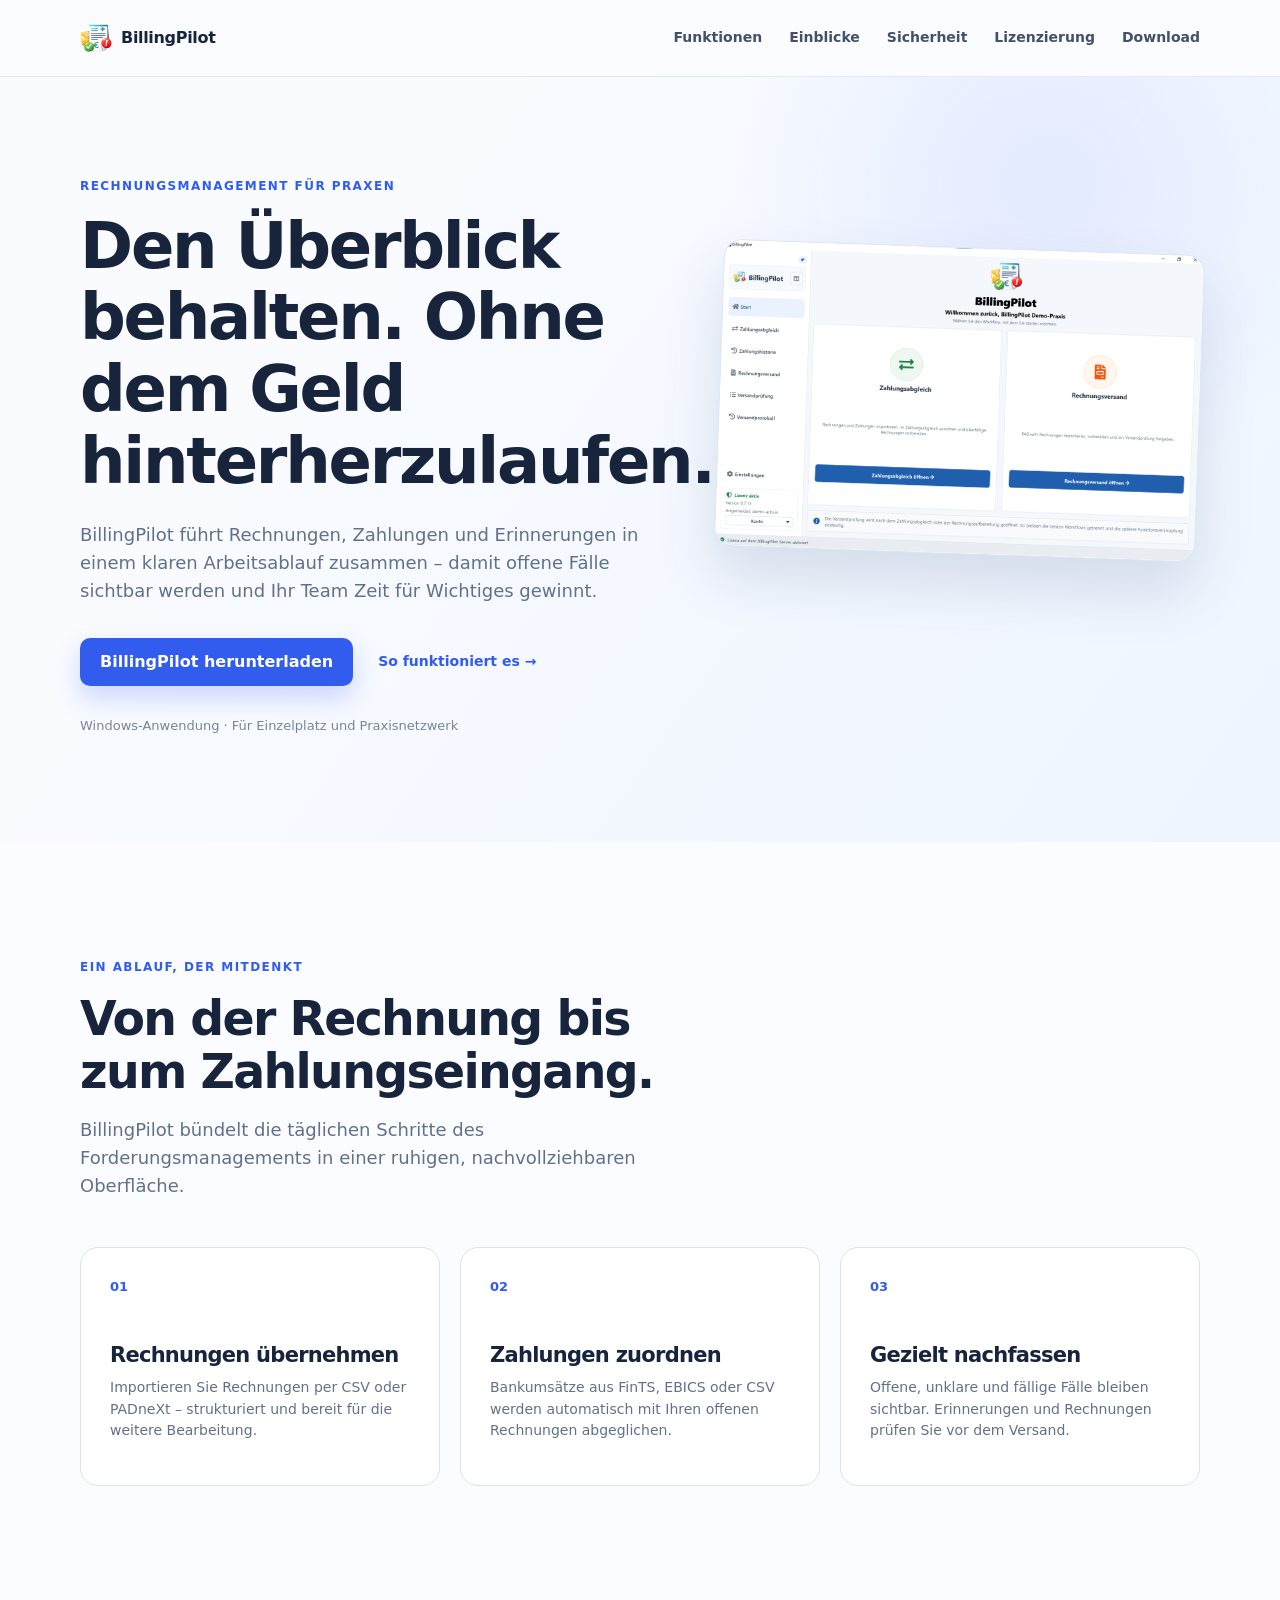
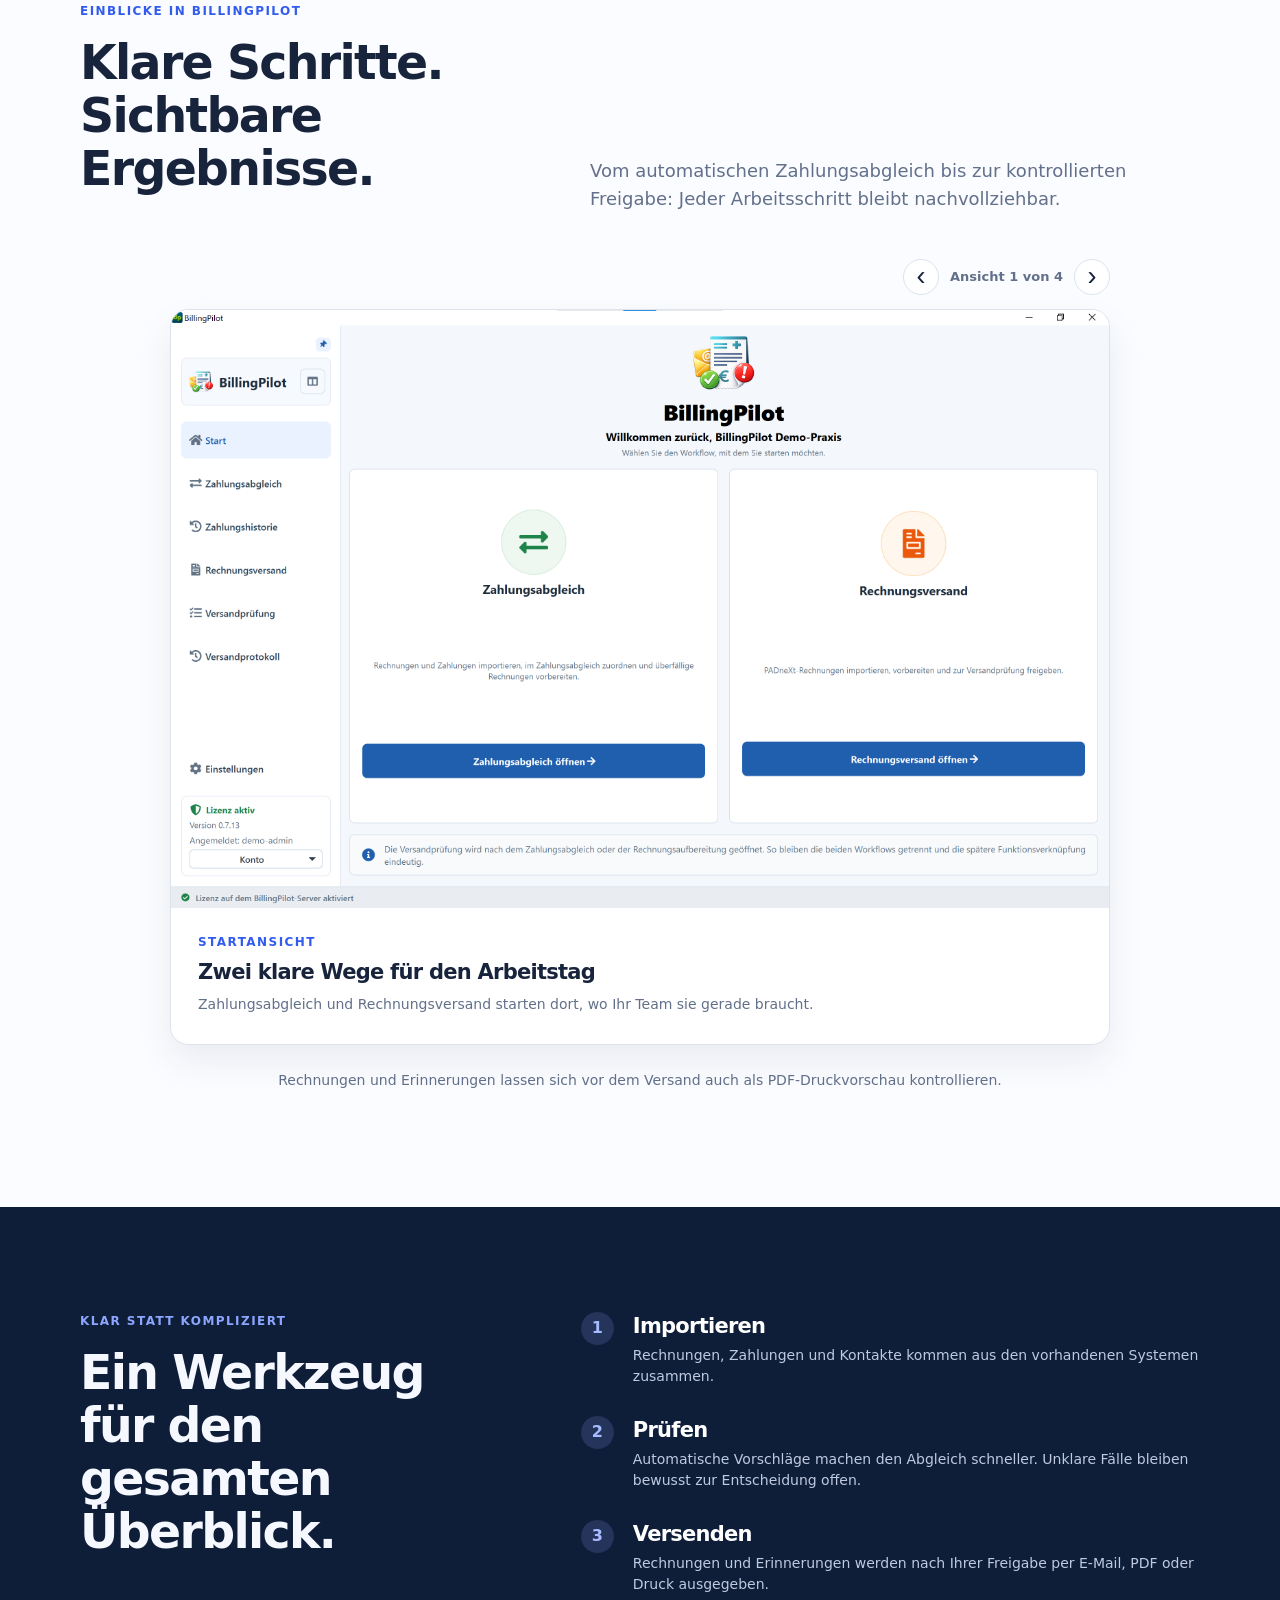
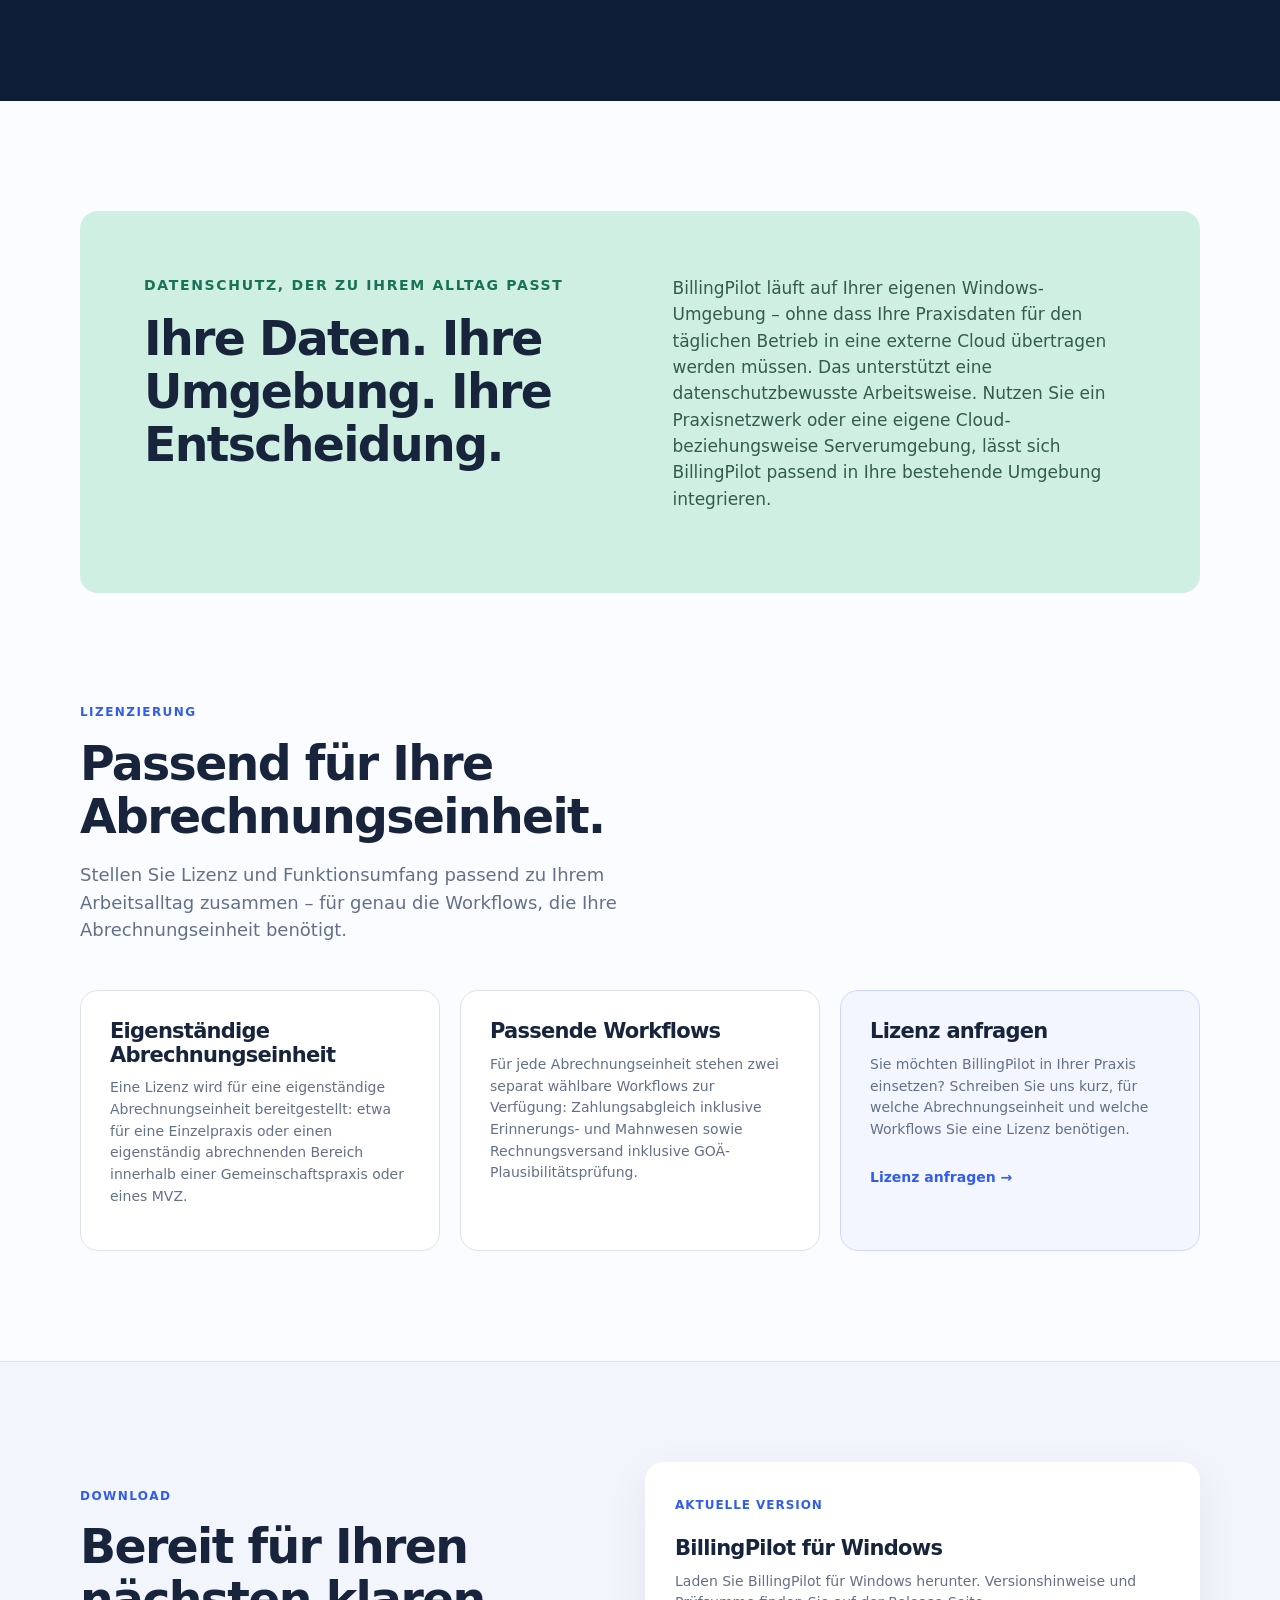
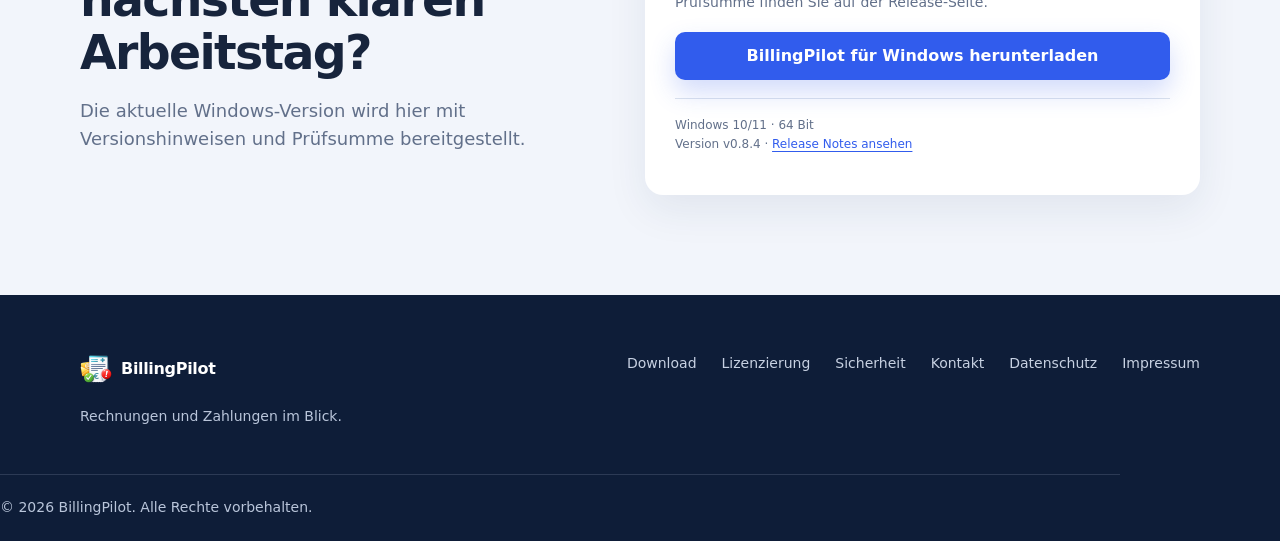
==== index.html @ 9ca34ce2 "Add files via upload - Released BillingPilot v0.8.4." ====
<!doctype html>
<html lang="de">
  <head>
    <meta charset="utf-8">
    <meta name="viewport" content="width=device-width, initial-scale=1">
    <meta name="description" content="BillingPilot bringt Rechnungen, Zahlungen und Erinnerungen in einen klaren, sicheren Ablauf.">
    <title>BillingPilot – Rechnungen und Zahlungen im Blick</title>
    <link rel="icon" href="assets/icons/icon_small.ico" sizes="any">
    <link rel="stylesheet" href="assets/css/site.css">
  </head>
  <body>
    <a class="skip-link" href="#inhalt">Zum Inhalt springen</a>
    <header class="site-header">
      <nav class="navigation wrapper" aria-label="Hauptnavigation">
        <a class="brand" href="#start" aria-label="BillingPilot Startseite">
          <img class="brand-mark" src="assets/icons/icon.ico" alt="">
          <span>BillingPilot</span>
        </a>
        <button class="menu-toggle" type="button" aria-expanded="false" aria-controls="nav-links">Menü</button>
        <div class="nav-links" id="nav-links">
          <a href="#funktionen">Funktionen</a>
          <a href="#einblicke">Einblicke</a>
          <a href="#sicherheit">Sicherheit</a>
          <a href="#lizenzierung">Lizenzierung</a>
          <a href="#download">Download</a>
        </div>
      </nav>
    </header>

    <main id="inhalt">
      <section class="hero" id="start">
        <div class="wrapper hero-grid">
          <div class="hero-copy">
            <p class="eyebrow">Rechnungsmanagement für Praxen</p>
            <h1>Den Überblick behalten. Ohne dem Geld hinterherzulaufen.</h1>
            <p class="lead">BillingPilot führt Rechnungen, Zahlungen und Erinnerungen in einem klaren Arbeitsablauf zusammen – damit offene Fälle sichtbar werden und Ihr Team Zeit für Wichtiges gewinnt.</p>
            <div class="hero-actions">
              <a class="button button-primary" href="https://github.com/BillingPilot/website/releases/download/v0.8.4/BillingPilot_Setup.exe">BillingPilot herunterladen</a>
              <a class="text-link" href="#funktionen">So funktioniert es <span aria-hidden="true">→</span></a>
            </div>
            <p class="hero-note">Windows-Anwendung · Für Einzelplatz und Praxisnetzwerk</p>
          </div>
          <button class="hero-screenshot screenshot-trigger" type="button" data-screenshot-src="assets/images/screenshots/startview.png" data-screenshot-alt="Startansicht von BillingPilot mit den Bereichen Zahlungsabgleich und Rechnungsversand" data-screenshot-title="Startansicht">
            <img src="assets/images/screenshots/startview.png" alt="Startansicht von BillingPilot mit den Bereichen Zahlungsabgleich und Rechnungsversand">
            <span class="screenshot-zoom" aria-hidden="true">Zum Vergrößern klicken</span>
          </button>
        </div>
      </section>

      <section class="intro wrapper" id="funktionen">
        <p class="eyebrow">Ein Ablauf, der mitdenkt</p>
        <h2>Von der Rechnung bis zum Zahlungseingang.</h2>
        <p class="section-lead">BillingPilot bündelt die täglichen Schritte des Forderungsmanagements in einer ruhigen, nachvollziehbaren Oberfläche.</p>
        <div class="feature-grid">
          <article class="feature-card">
            <span class="feature-number">01</span>
            <h3>Rechnungen übernehmen</h3>
            <p>Importieren Sie Rechnungen per CSV oder PADneXt – strukturiert und bereit für die weitere Bearbeitung.</p>
          </article>
          <article class="feature-card">
            <span class="feature-number">02</span>
            <h3>Zahlungen zuordnen</h3>
            <p>Bankumsätze aus FinTS, EBICS oder CSV werden automatisch mit Ihren offenen Rechnungen abgeglichen.</p>
          </article>
          <article class="feature-card">
            <span class="feature-number">03</span>
            <h3>Gezielt nachfassen</h3>
            <p>Offene, unklare und fällige Fälle bleiben sichtbar. Erinnerungen und Rechnungen prüfen Sie vor dem Versand.</p>
          </article>
        </div>
      </section>

      <section class="product-showcase wrapper" id="einblicke">
        <div class="showcase-heading">
          <div>
            <p class="eyebrow">Einblicke in BillingPilot</p>
            <h2>Klare Schritte. Sichtbare Ergebnisse.</h2>
          </div>
          <p class="section-lead">Vom automatischen Zahlungsabgleich bis zur kontrollierten Freigabe: Jeder Arbeitsschritt bleibt nachvollziehbar.</p>
        </div>
        <div class="showcase-carousel" aria-label="Bildgalerie zu BillingPilot">
          <div class="showcase-carousel-controls">
            <button class="carousel-navigation carousel-previous" type="button" aria-label="Vorherige Ansicht">‹</button>
            <span class="carousel-position" aria-live="polite">Ansicht 1 von 4</span>
            <button class="carousel-navigation carousel-next" type="button" aria-label="Nächste Ansicht">›</button>
          </div>
          <article class="screenshot-card showcase-slide">
            <button class="screenshot-trigger" type="button" data-screenshot-src="assets/images/screenshots/startview.png" data-screenshot-alt="Startansicht von BillingPilot mit den Bereichen Zahlungsabgleich und Rechnungsversand" data-screenshot-title="Startansicht">
              <img src="assets/images/screenshots/startview.png" alt="Startansicht von BillingPilot mit den Bereichen Zahlungsabgleich und Rechnungsversand">
              <span class="screenshot-zoom" aria-hidden="true">Zum Vergrößern klicken</span>
            </button>
            <div>
              <p class="eyebrow">Startansicht</p>
              <h3>Zwei klare Wege für den Arbeitstag</h3>
              <p>Zahlungsabgleich und Rechnungsversand starten dort, wo Ihr Team sie gerade braucht.</p>
            </div>
          </article>
          <article class="screenshot-card showcase-slide" hidden>
            <button class="screenshot-trigger" type="button" data-screenshot-src="assets/images/screenshots/payment-reconciliation.png" data-screenshot-alt="Zahlungsabgleich mit bezahlten Rechnungen und manuellen Prüffällen" data-screenshot-title="Zahlungsabgleich">
              <img src="assets/images/screenshots/payment-reconciliation.png" alt="Zahlungsabgleich mit bezahlten Rechnungen und manuellen Prüffällen">
              <span class="screenshot-zoom" aria-hidden="true">Zum Vergrößern klicken</span>
            </button>
            <div>
              <p class="eyebrow">Zahlungsabgleich</p>
              <h3>Automatisch zuordnen, Ausnahmen gezielt prüfen</h3>
              <p>Bezahlte, offene und unklare Fälle sind auf einen Blick getrennt sichtbar. Hinweise unterstützen bei der sicheren Entscheidung.</p>
            </div>
          </article>
          <article class="screenshot-card showcase-slide" hidden>
            <button class="screenshot-trigger" type="button" data-screenshot-src="assets/images/screenshots/dispatch-review-reminders-dunning.png" data-screenshot-alt="Versandprüfung mit Erinnerungen und Mahnungen per E-Mail oder Druck" data-screenshot-title="Versandprüfung">
              <img src="assets/images/screenshots/dispatch-review-reminders-dunning.png" alt="Versandprüfung mit Erinnerungen und Mahnungen per E-Mail oder Druck">
              <span class="screenshot-zoom" aria-hidden="true">Zum Vergrößern klicken</span>
            </button>
            <div>
              <p class="eyebrow">Versandprüfung</p>
              <h3>Erinnerungen passend freigeben</h3>
              <p>E-Mail und Druck bleiben getrennt steuerbar. Auch Erinnerungen, erste und zweite Mahnungen werden klar eingeordnet.</p>
            </div>
          </article>
          <article class="screenshot-card showcase-slide" hidden>
            <button class="screenshot-trigger" type="button" data-screenshot-src="assets/images/screenshots/invoice-dispatch-padnext-goae-review.png" data-screenshot-alt="PADneXt-Rechnungsversand mit GOÄ-Prüfung und Freigabehinweis" data-screenshot-title="Rechnungsversand mit PADneXt und GOÄ-Prüfung">
              <img src="assets/images/screenshots/invoice-dispatch-padnext-goae-review.png" alt="PADneXt-Rechnungsversand mit GOÄ-Prüfung und Freigabehinweis">
              <span class="screenshot-zoom" aria-hidden="true">Zum Vergrößern klicken</span>
            </button>
            <div>
              <p class="eyebrow">Rechnungsversand</p>
              <h3>PADneXt prüfen und sicher versenden</h3>
              <p>GOÄ-Hinweise und Tarifinformationen werden vor dem Versand sichtbar. Bei Bedarf ist eine bewusste Freigabe möglich.</p>
            </div>
          </article>
        </div>
        <p class="showcase-note">Rechnungen und Erinnerungen lassen sich vor dem Versand auch als PDF-Druckvorschau kontrollieren.</p>
      </section>

      <section class="workflow">
        <div class="wrapper workflow-grid">
          <div>
            <p class="eyebrow">Klar statt kompliziert</p>
            <h2>Ein Werkzeug für den gesamten Überblick.</h2>
          </div>
          <ol class="steps">
            <li><span>1</span><div><h3>Importieren</h3><p>Rechnungen, Zahlungen und Kontakte kommen aus den vorhandenen Systemen zusammen.</p></div></li>
            <li><span>2</span><div><h3>Prüfen</h3><p>Automatische Vorschläge machen den Abgleich schneller. Unklare Fälle bleiben bewusst zur Entscheidung offen.</p></div></li>
            <li><span>3</span><div><h3>Versenden</h3><p>Rechnungen und Erinnerungen werden nach Ihrer Freigabe per E-Mail, PDF oder Druck ausgegeben.</p></div></li>
          </ol>
        </div>
      </section>

      <section class="security wrapper" id="sicherheit">
        <div class="security-panel">
          <div><p class="eyebrow">Datenschutz, der zu Ihrem Alltag passt</p><h2>Ihre Daten. Ihre Umgebung. Ihre Entscheidung.</h2></div>
          <p>BillingPilot läuft auf Ihrer eigenen Windows-Umgebung – ohne dass Ihre Praxisdaten für den täglichen Betrieb in eine externe Cloud übertragen werden müssen. Das unterstützt eine datenschutzbewusste Arbeitsweise. Nutzen Sie ein Praxisnetzwerk oder eine eigene Cloud- beziehungsweise Serverumgebung, lässt sich BillingPilot passend in Ihre bestehende Umgebung integrieren.</p>
        </div>
      </section>

      <section class="licensing wrapper" id="lizenzierung">
        <p class="eyebrow">Lizenzierung</p>
        <h2>Passend für Ihre Abrechnungseinheit.</h2>
        <p class="section-lead">Stellen Sie Lizenz und Funktionsumfang passend zu Ihrem Arbeitsalltag zusammen – für genau die Workflows, die Ihre Abrechnungseinheit benötigt.</p>
        <div class="licensing-grid">
          <article class="licensing-card">
            <h3>Eigenständige Abrechnungseinheit</h3>
            <p>Eine Lizenz wird für eine eigenständige Abrechnungseinheit bereitgestellt: etwa für eine Einzelpraxis oder einen eigenständig abrechnenden Bereich innerhalb einer Gemeinschaftspraxis oder eines MVZ.</p>
          </article>
          <article class="licensing-card">
            <h3>Passende Workflows</h3>
            <p>Für jede Abrechnungseinheit stehen zwei separat wählbare Workflows zur Verfügung: Zahlungsabgleich inklusive Erinnerungs- und Mahnwesen sowie Rechnungsversand inklusive GOÄ-Plausibilitätsprüfung.</p>
          </article>
          <article class="licensing-card licensing-card-accent">
            <h3>Lizenz anfragen</h3>
            <p>Sie möchten BillingPilot in Ihrer Praxis einsetzen? Schreiben Sie uns kurz, für welche Abrechnungseinheit und welche Workflows Sie eine Lizenz benötigen.</p>
            <a class="text-link" href="mailto:sascha.juskowiak@outlook.com?subject=Lizenz%20für%20BillingPilot%20anfragen&amp;body=Guten%20Tag%2C%0A%0Aich%20möchte%20eine%20Lizenz%20für%20BillingPilot%20anfragen.%0A%0APraxis%20bzw.%20Abrechnungseinheit%3A%0AGewünschte%20Workflows%3A%0A%0AViele%20Grüße">Lizenz anfragen <span aria-hidden="true">→</span></a>
          </article>
        </div>
      </section>

      <section class="download" id="download">
        <div class="wrapper download-grid">
          <div>
            <p class="eyebrow">Download</p>
            <h2>Bereit für Ihren nächsten klaren Arbeitstag?</h2>
            <p class="section-lead">Die aktuelle Windows-Version wird hier mit Versionshinweisen und Prüfsumme bereitgestellt.</p>
          </div>
          <div class="release-card">
            <span class="release-label">Aktuelle Version</span>
            <h3>BillingPilot für Windows</h3>
            <p>Laden Sie BillingPilot für Windows herunter. Versionshinweise und Prüfsumme finden Sie auf der Release-Seite.</p>
            <a class="button button-primary" href="https://github.com/BillingPilot/website/releases/download/v0.8.4/BillingPilot_Setup.exe">BillingPilot für Windows herunterladen</a>
            <p class="release-meta">Windows 10/11 · 64 Bit<br>Version v0.8.4 · <a href="https://github.com/BillingPilot/website/releases/tag/v0.8.4">Release Notes ansehen</a></p>
          </div>
        </div>
      </section>
    </main>

    <dialog class="screenshot-dialog" aria-labelledby="screenshot-dialog-title">
        <div class="screenshot-dialog-content">
          <div class="screenshot-dialog-header">
            <p id="screenshot-dialog-title">Bildvorschau</p>
            <div class="screenshot-dialog-controls">
              <span class="screenshot-dialog-position" aria-live="polite"></span>
              <button class="dialog-close" type="button" aria-label="Bildvorschau schließen">×</button>
            </div>
          </div>
          <div class="screenshot-dialog-stage">
            <button class="dialog-navigation dialog-previous" type="button" aria-label="Vorheriges Bild">‹</button>
            <img class="screenshot-dialog-image" src="" alt="">
            <button class="dialog-navigation dialog-next" type="button" aria-label="Nächstes Bild">›</button>
          </div>
        </div>
    </dialog>

    <footer class="site-footer" id="kontakt">
      <div class="wrapper footer-grid">
        <div><a class="brand" href="#start"><img class="brand-mark" src="assets/icons/icon.ico" alt=""><span>BillingPilot</span></a><p>Rechnungen und Zahlungen im Blick.</p></div>
        <div class="footer-links"><a href="#download">Download</a><a href="#lizenzierung">Lizenzierung</a><a href="#sicherheit">Sicherheit</a><a href="mailto:sascha.juskowiak@outlook.com">Kontakt</a><a href="datenschutz.html">Datenschutz</a><a href="impressum.html">Impressum</a></div>
      </div>
      <p class="copyright wrapper">© <span id="year"></span> BillingPilot. Alle Rechte vorbehalten.</p>
    </footer>
    <script src="assets/js/site.js?v=20260823-2"></script>
  </body>
</html>
---- assets/css/site.css ----
:root { --ink: #17243c; --muted: #62708a; --paper: #fbfcff; --line: #dce3ed; --blue: #315ced; --mint: #ceefe2; --navy: #0e1d38; --radius: 18px; }
* { box-sizing: border-box; }
html { scroll-behavior: smooth; }
body { margin: 0; color: var(--ink); background: var(--paper); font-family: "Segoe UI", system-ui, sans-serif; font-size: 16px; line-height: 1.55; }
a { color: inherit; text-decoration: none; }
.wrapper { width: min(1120px, calc(100% - 48px)); margin: 0 auto; }
.skip-link { position: absolute; left: -999px; }
.skip-link:focus { left: 20px; top: 20px; z-index: 5; padding: 10px; background: #fff; }
.site-header { position: sticky; top: 0; z-index: 2; border-bottom: 1px solid rgba(220, 227, 237, .75); background: rgba(251, 252, 255, .9); backdrop-filter: blur(12px); }
.navigation { min-height: 76px; display: flex; align-items: center; justify-content: space-between; gap: 24px; }
.brand { display: inline-flex; align-items: center; gap: 9px; font-weight: 750; letter-spacing: -.02em; }
.brand-mark { display: block; width: 32px; height: 32px; flex: 0 0 32px; object-fit: contain; }
.nav-links { display: flex; gap: 27px; font-size: 14px; font-weight: 600; color: #43506a; }
.nav-links a:hover, .footer-links a:hover { color: var(--blue); }
.menu-toggle { display: none; border: 0; background: none; color: var(--ink); font: inherit; font-weight: 700; }
.hero { overflow: hidden; padding: 100px 0 106px; background: radial-gradient(circle at 82% 14%, #e3eaff 0, transparent 25%), linear-gradient(125deg, #f9fbff 25%, #eef5ff); }
.hero-grid, .download-grid { display: grid; align-items: center; gap: clamp(24px, 4vw, 60px); }.hero-grid { grid-template-columns: 1.1fr .9fr; align-items: start; }.download-grid { grid-template-columns: 1fr 1.08fr; }.hero-grid > * { min-width: 0; }
.eyebrow { margin: 0 0 15px; color: var(--blue); font-size: 12px; font-weight: 800; letter-spacing: .12em; text-transform: uppercase; }
h1, h2, h3, p { margin-top: 0; }
h1, h2, h3 { line-height: 1.12; letter-spacing: -.035em; }
h1 { max-width: 700px; margin-bottom: 24px; font-size: clamp(42px, 5vw, 68px); }
h2 { max-width: 660px; margin-bottom: 18px; font-size: clamp(31px, 3.7vw, 48px); }
h3 { margin-bottom: 10px; font-size: 21px; }
.lead, .section-lead { max-width: 610px; color: var(--muted); font-size: 18px; }
.hero-actions { display: flex; flex-wrap: wrap; align-items: center; gap: 25px; margin-top: 33px; }
.button { display: inline-flex; align-items: center; justify-content: center; min-height: 48px; padding: 0 20px; border: 0; border-radius: 10px; font: inherit; font-weight: 750; }
.button-primary { background: var(--blue); color: #fff; box-shadow: 0 12px 26px rgba(49, 92, 237, .22); }
.button-primary:hover { background: #244bd0; }
.text-link { color: var(--blue); font-size: 14px; font-weight: 750; }
.hero-note { margin: 30px 0 0; color: #79849a; font-size: 13px; }
.hero-screenshot.screenshot-trigger { width: 100%; max-width: 560px; margin-top: 70px; justify-self: end; overflow: hidden; border: 1px solid #dce5f6; border-radius: var(--radius); background: #fff; box-shadow: 0 30px 60px rgba(31, 55, 104, .14); transform: rotate(2deg); }
.hero-screenshot img { display: block; width: 100%; height: auto; }
.intro { padding: 116px 0; }.feature-grid { display: grid; grid-template-columns: repeat(3, 1fr); gap: 20px; margin-top: 48px; }.feature-card { min-height: 235px; padding: 29px; border: 1px solid var(--line); border-radius: var(--radius); background: #fff; }.feature-card p, .steps p, .security-panel p, .release-card p { color: var(--muted); font-size: 14px; }.feature-number { display: block; margin-bottom: 46px; color: var(--blue); font-size: 13px; font-weight: 800; }
.product-showcase { padding: 0 0 116px; }.showcase-heading { display: flex; align-items: end; justify-content: space-between; gap: 48px; margin-bottom: 46px; }.showcase-heading .section-lead { margin: 0; }.showcase-carousel { position: relative; max-width: 940px; margin: 0 auto; }.showcase-carousel-controls { display: flex; align-items: center; justify-content: flex-end; gap: 11px; margin-bottom: 14px; }.carousel-navigation { display: grid; width: 36px; height: 36px; place-items: center; border: 1px solid var(--line); border-radius: 50%; background: #fff; color: var(--ink); cursor: pointer; font-size: 27px; line-height: 1; }.carousel-navigation:hover { border-color: #aeb9ca; background: #f4f7fb; }.carousel-navigation:focus-visible { outline: 3px solid var(--blue); outline-offset: 2px; }.carousel-position { min-width: 104px; color: var(--muted); text-align: center; font-size: 13px; font-weight: 700; }.screenshot-card { overflow: hidden; border: 1px solid var(--line); border-radius: var(--radius); background: #fff; box-shadow: 0 16px 35px rgba(29, 47, 86, .08); }.screenshot-card > div { padding: 25px 27px 28px; }.screenshot-card .eyebrow { margin-bottom: 10px; }.screenshot-card h3 { margin-bottom: 9px; }.screenshot-card p:last-child, .showcase-note { margin-bottom: 0; color: var(--muted); font-size: 14px; }.showcase-note { margin-top: 25px; text-align: center; }
.screenshot-trigger { position: relative; display: block; width: 100%; padding: 0; border: 0; background: #eaf0fa; cursor: zoom-in; text-align: left; }.screenshot-trigger img { display: block; width: 100%; height: auto; }.screenshot-zoom { position: absolute; right: 15px; bottom: 15px; padding: 7px 11px; border-radius: 999px; background: rgba(14, 29, 56, .82); color: #fff; font-size: 12px; font-weight: 700; opacity: 0; transform: translateY(5px); transition: opacity .18s ease, transform .18s ease; }.screenshot-trigger:hover .screenshot-zoom, .screenshot-trigger:focus-visible .screenshot-zoom { opacity: 1; transform: translateY(0); }.screenshot-trigger:focus-visible { outline: 3px solid var(--blue); outline-offset: 3px; }
.screenshot-dialog { width: min(1440px, calc(100vw - 36px)); max-width: none; max-height: calc(100vh - 36px); padding: 0; border: 0; border-radius: var(--radius); background: #fff; box-shadow: 0 25px 80px rgba(0, 0, 0, .42); }.screenshot-dialog::backdrop { background: rgba(8, 17, 34, .74); }.screenshot-dialog-content { display: grid; max-height: calc(100vh - 36px); }.screenshot-dialog-header { display: flex; align-items: center; justify-content: space-between; gap: 16px; padding: 13px 16px 13px 22px; border-bottom: 1px solid var(--line); }.screenshot-dialog-header p { margin: 0; font-weight: 800; }.screenshot-dialog-controls { display: flex; align-items: center; gap: 13px; }.screenshot-dialog-position { color: var(--muted); font-size: 13px; font-weight: 700; }.dialog-close, .dialog-navigation { display: grid; place-items: center; border: 1px solid var(--line); background: #fff; color: var(--ink); cursor: pointer; }.dialog-close { width: 36px; height: 36px; border-radius: 50%; font-size: 26px; line-height: 1; }.dialog-close:hover, .dialog-navigation:hover { border-color: #aeb9ca; background: #f4f7fb; }.screenshot-dialog-stage { position: relative; display: grid; min-height: 0; max-height: calc(100vh - 114px); padding: 0 64px; background: #f4f7fb; }.screenshot-dialog-image { display: block; max-width: 100%; max-height: calc(100vh - 114px); margin: auto; object-fit: contain; }.dialog-navigation { position: absolute; top: 50%; z-index: 1; width: 42px; height: 42px; border-radius: 50%; box-shadow: 0 4px 16px rgba(14, 29, 56, .14); font-size: 31px; line-height: 1; transform: translateY(-50%); }.dialog-previous { left: 13px; }.dialog-next { right: 13px; }.dialog-navigation:focus-visible, .dialog-close:focus-visible { outline: 3px solid var(--blue); outline-offset: 2px; }
.workflow { padding: 105px 0; background: var(--navy); color: #f6f8ff; }.workflow-grid { display: grid; grid-template-columns: .8fr 1.2fr; gap: 88px; }.workflow .eyebrow { color: #8ca6ff; }.workflow h2 { max-width: 390px; }.steps { display: grid; gap: 28px; padding: 0; margin: 0; list-style: none; }.steps li { display: flex; gap: 19px; }.steps li > span { display: grid; flex: 0 0 33px; height: 33px; place-items: center; border-radius: 50%; background: rgba(140, 166, 255, .17); color: #a8bbff; font-weight: 800; }.steps h3 { margin: 3px 0 6px; color: #fff; }.steps p { margin-bottom: 0; color: #bfcae0; }
.security { padding: 110px 0; }.security-panel { display: grid; grid-template-columns: 1fr 1fr; gap: 65px; padding: clamp(30px, 5vw, 64px); border-radius: var(--radius); background: var(--mint); }.security-panel .eyebrow { color: #197255; }.security-panel p:last-child { align-self: end; color: #315d4f; font-size: 17px; }
.licensing { scroll-margin-top: 108px; padding: 0 0 110px; }.licensing-grid { display: grid; grid-template-columns: repeat(3, 1fr); gap: 20px; margin-top: 46px; }.licensing-card { min-height: 250px; padding: 29px; border: 1px solid var(--line); border-radius: var(--radius); background: #fff; }.licensing-card p { color: var(--muted); font-size: 14px; }.licensing-card-accent { border-color: #cfd9ff; background: #f3f6ff; }.licensing-card-accent .text-link { display: inline-block; margin-top: 12px; }
.download { padding: 100px 0; border-top: 1px solid var(--line); background: #f2f5fb; }.release-card { padding: 30px; border-radius: var(--radius); background: #fff; box-shadow: 0 15px 40px rgba(29, 47, 86, .08); }.release-label { color: var(--blue); font-size: 12px; font-weight: 800; text-transform: uppercase; letter-spacing: .08em; }.release-card h3 { margin-top: 20px; }.release-card .button-primary { width: 100%; margin: 4px 0 18px; }.release-meta { border-top: 1px solid var(--line); padding-top: 17px; font-size: 12px !important; }.release-meta a { color: var(--blue); text-decoration: underline; text-underline-offset: 3px; }
.site-footer { padding: 58px 0 22px; background: var(--navy); color: #fff; }.footer-grid { display: flex; justify-content: space-between; gap: 40px; }.site-footer p { margin: 13px 0 0; color: #b9c5da; font-size: 14px; }.footer-links { display: flex; flex-wrap: wrap; align-content: start; justify-content: flex-end; gap: 12px 25px; color: #c7d1e2; font-size: 14px; }.copyright { margin-top: 46px !important; padding-top: 22px; border-top: 1px solid rgba(197, 210, 235, .16); }
.legal-page { min-height: calc(100vh - 200px); padding-top: 100px; padding-bottom: 120px; }.legal-page h1 { font-size: clamp(40px, 5vw, 60px); }.legal-notice { max-width: 750px; margin-top: 48px; padding: 29px; border-left: 4px solid var(--blue); border-radius: 0 var(--radius) var(--radius) 0; background: #edf2ff; }.legal-notice h2 { margin-bottom: 12px; font-size: 25px; }.legal-notice p { margin-bottom: 0; color: #405174; }
.legal-content { max-width: 800px; color: #46536b; }.legal-content h2 { margin: 50px 0 18px; color: var(--ink); font-size: 30px; }.legal-content h3 { margin: 34px 0 11px; color: var(--ink); font-size: 21px; }.legal-content h4 { margin: 26px 0 8px; color: var(--ink); font-size: 16px; }.legal-content p { margin-bottom: 18px; }.legal-content ul { margin: -4px 0 20px; padding-left: 24px; }.legal-content li { margin-bottom: 9px; }.legal-content a { color: var(--blue); text-decoration: underline; text-underline-offset: 3px; }.legal-source { margin-top: 42px; font-size: 14px; }
@media (min-width: 1500px) { .wrapper { width: min(1360px, calc(100% - 96px)); }.showcase-carousel { max-width: 1080px; margin: 0 auto; } }
@media (max-width: 760px) { .wrapper { width: min(100% - 36px, 600px); }.navigation { min-height: 65px; }.menu-toggle { display: block; }.nav-links { display: none; position: absolute; top: 65px; right: 18px; left: 18px; flex-direction: column; gap: 0; padding: 10px 17px; border: 1px solid var(--line); border-radius: 12px; background: #fff; box-shadow: 0 10px 30px rgba(25, 38, 64, .1); }.nav-links.is-open { display: flex; }.nav-links a { padding: 10px 0; }.hero { padding: 64px 0 72px; }.hero-grid, .download-grid, .workflow-grid, .security-panel, .licensing-grid { grid-template-columns: 1fr; }.hero-screenshot.screenshot-trigger { width: min(100%, 560px); max-width: none; margin: 12px auto 0; transform: none; }.intro, .security { padding: 76px 0; }.licensing { padding-bottom: 76px; }.licensing-grid { margin-top: 32px; }.licensing-card { min-height: auto; }.product-showcase { padding-bottom: 76px; }.showcase-heading { display: block; margin-bottom: 32px; }.showcase-heading .section-lead { margin-top: 20px; }.screenshot-dialog-stage { padding: 0 48px; }.dialog-navigation { width: 36px; height: 36px; font-size: 27px; }.dialog-previous { left: 6px; }.dialog-next { right: 6px; }.feature-grid { grid-template-columns: 1fr; margin-top: 32px; }.feature-card { min-height: auto; }.feature-number { margin-bottom: 28px; }.workflow, .download { padding: 75px 0; }.workflow-grid { gap: 38px; }.footer-grid { flex-direction: column; }.footer-links { justify-content: flex-start; } }
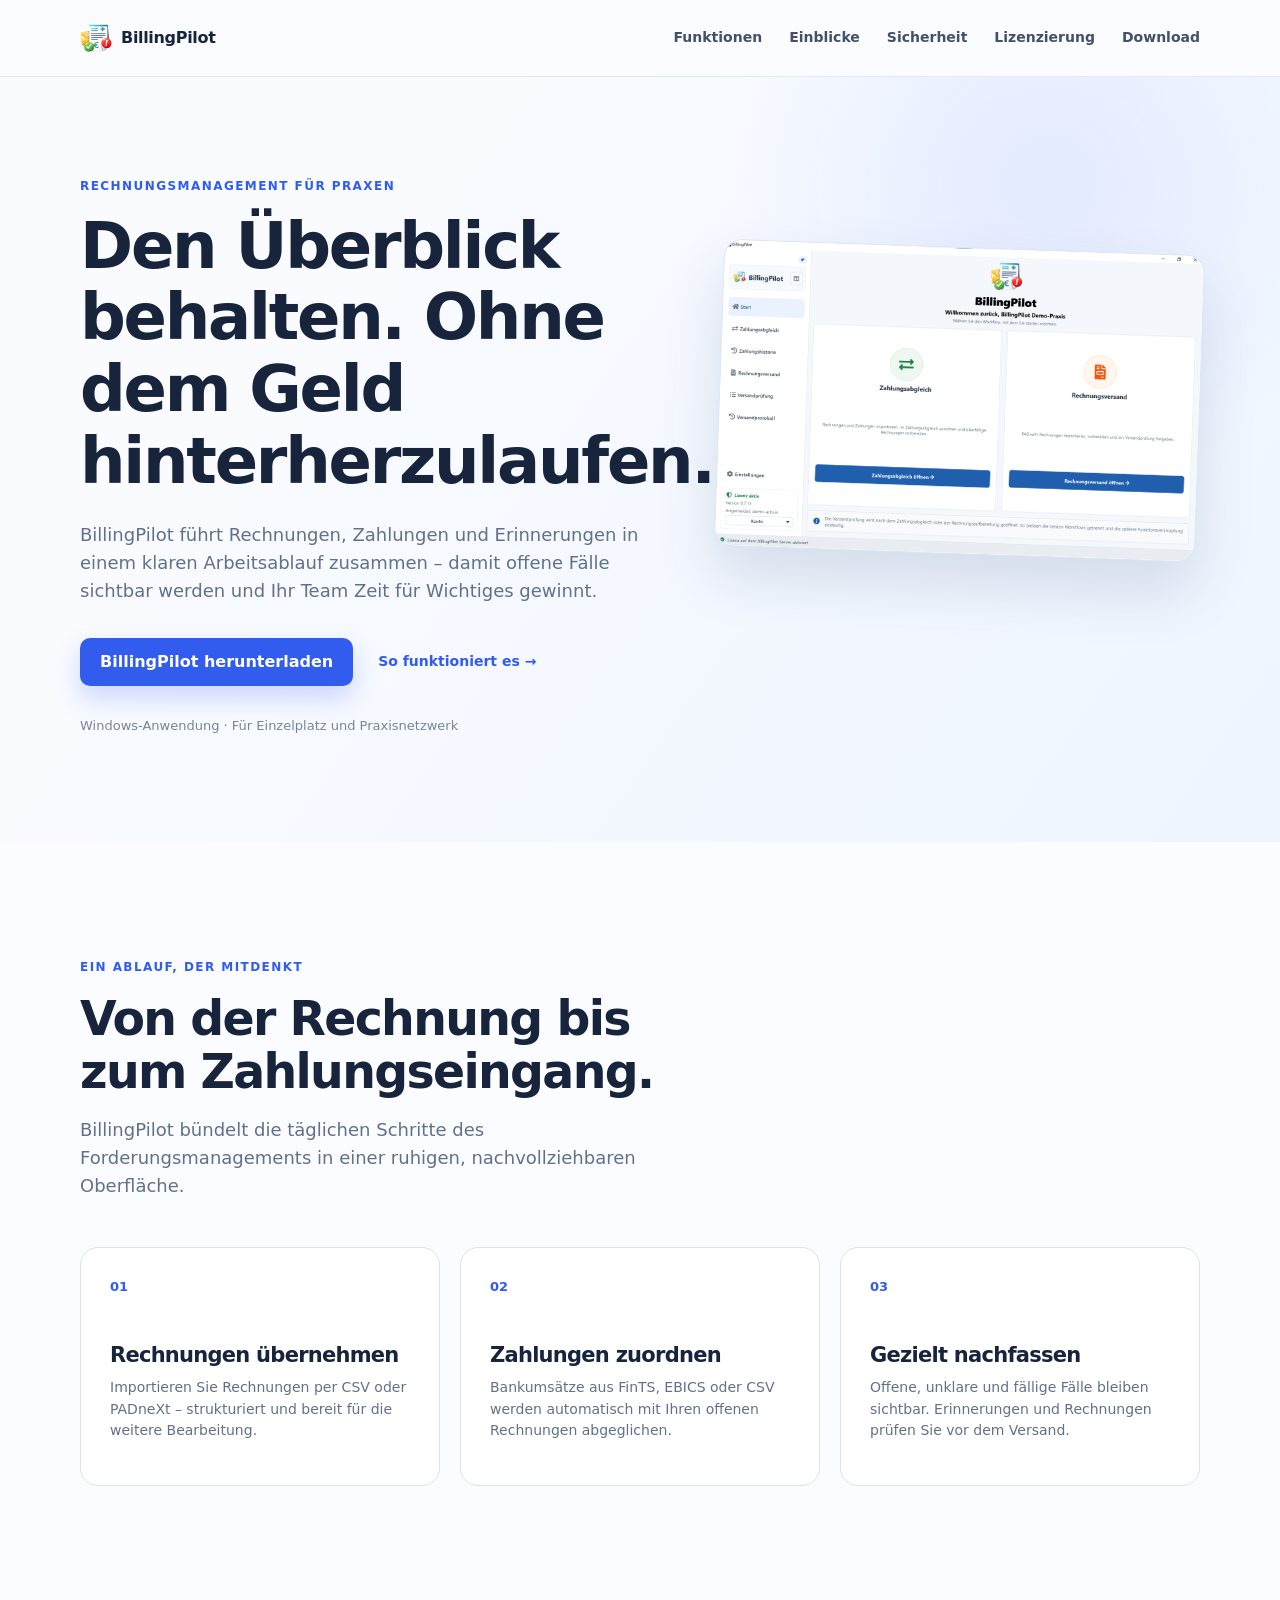
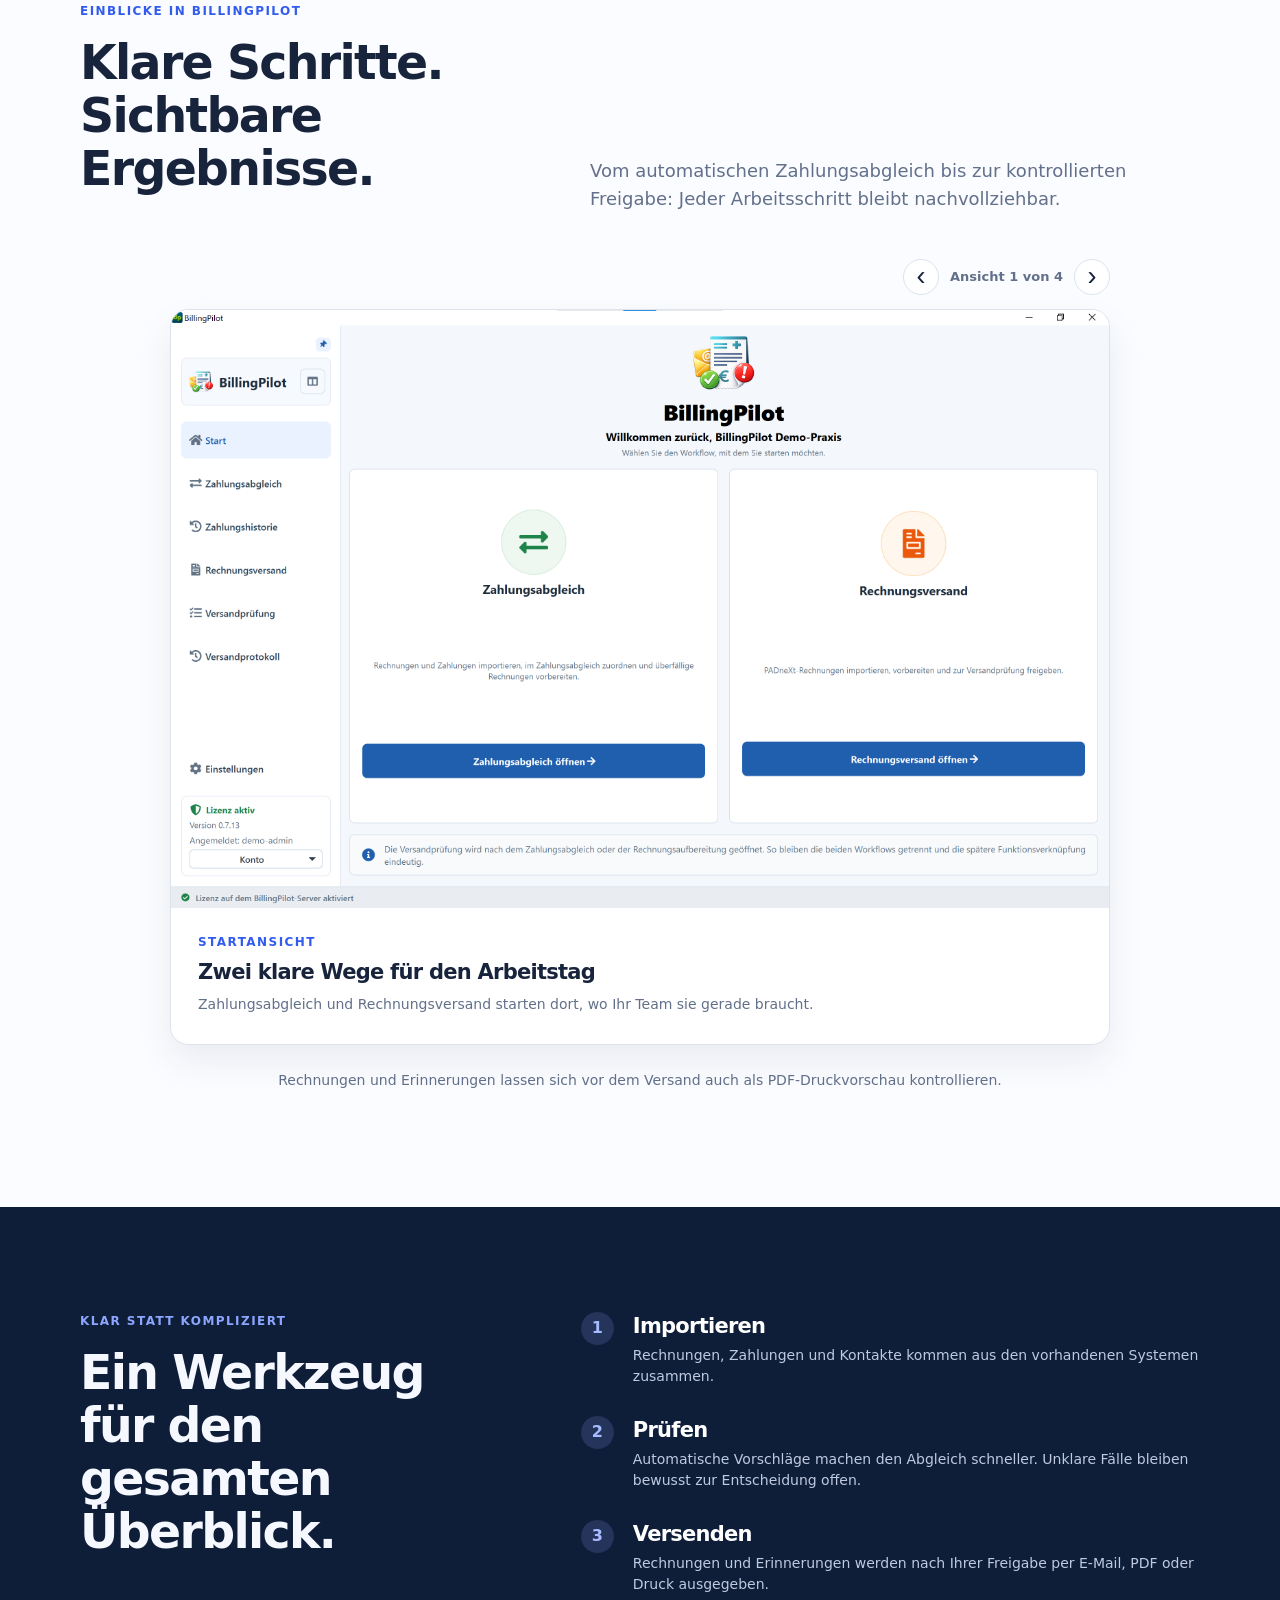
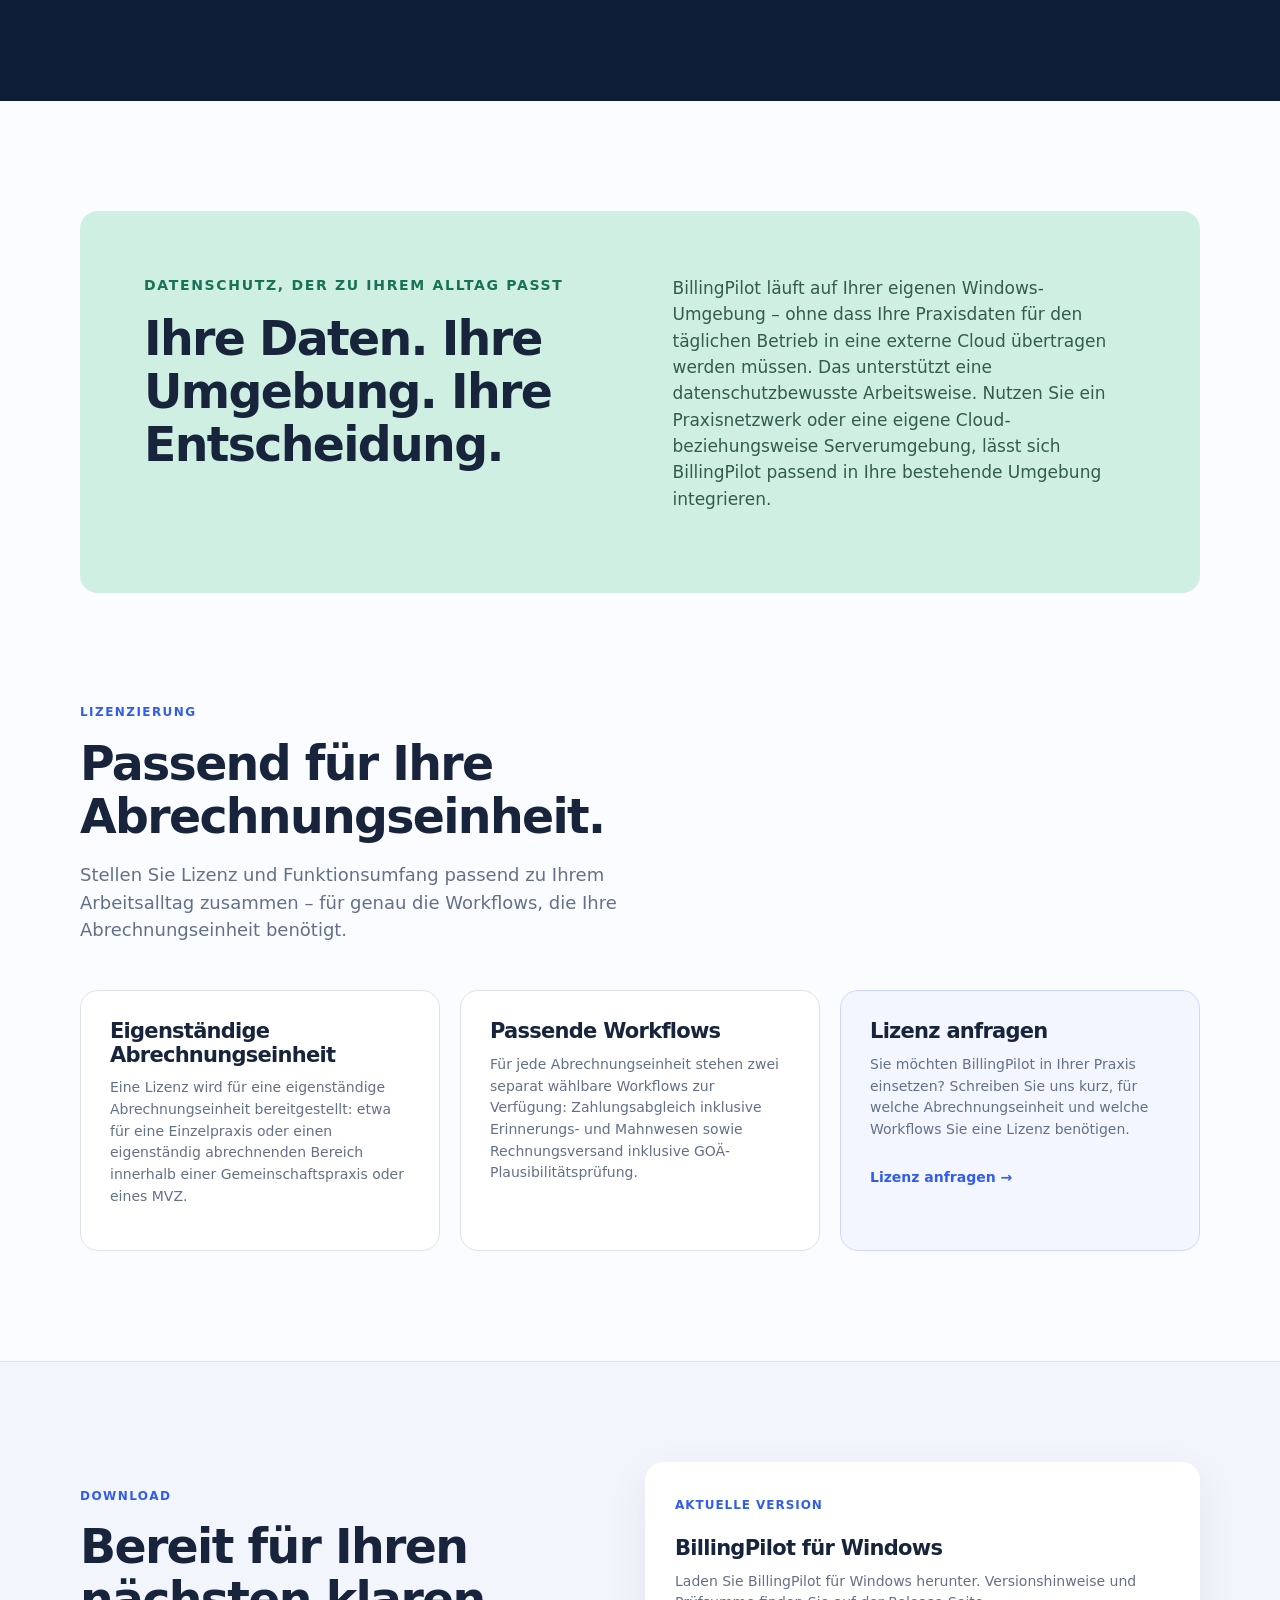
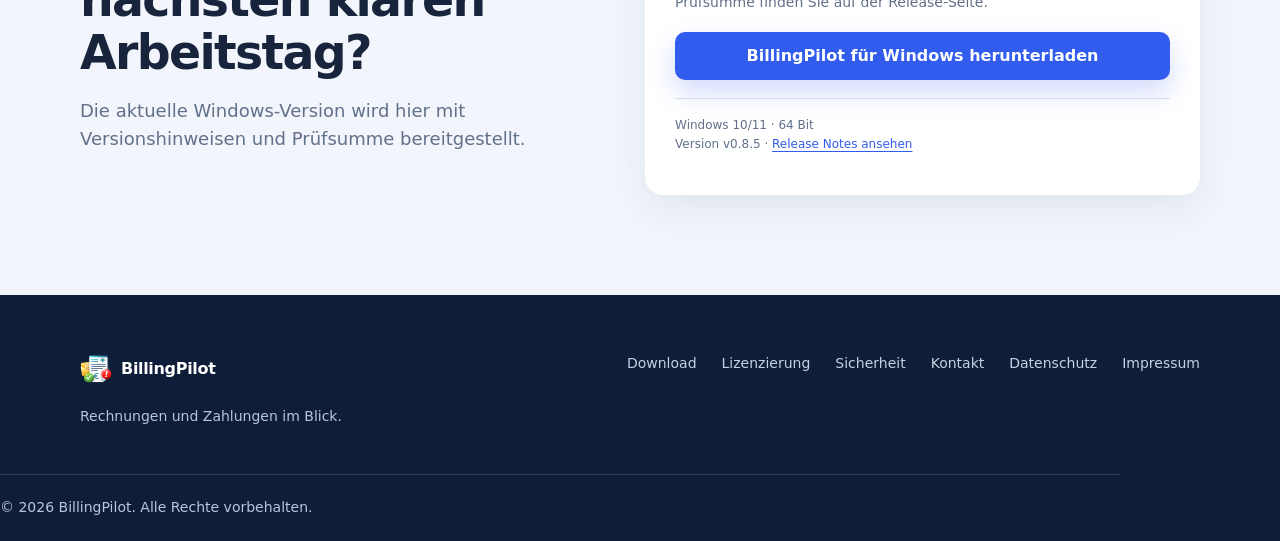
==== commit d38fe42f: "Add files via upload - Released BillingPilot v0.8.5." ====
--- a/index.html
+++ b/index.html
@@ -35,7 +35,7 @@
             <h1>Den Überblick behalten. Ohne dem Geld hinterherzulaufen.</h1>
             <p class="lead">BillingPilot führt Rechnungen, Zahlungen und Erinnerungen in einem klaren Arbeitsablauf zusammen – damit offene Fälle sichtbar werden und Ihr Team Zeit für Wichtiges gewinnt.</p>
             <div class="hero-actions">
-              <a class="button button-primary" href="https://github.com/BillingPilot/website/releases/download/v0.8.4/BillingPilot_Setup.exe">BillingPilot herunterladen</a>
+              <a class="button button-primary" href="https://github.com/BillingPilot/website/releases/download/v0.8.5/BillingPilot_Setup.exe">BillingPilot herunterladen</a>
               <a class="text-link" href="#funktionen">So funktioniert es <span aria-hidden="true">→</span></a>
             </div>
             <p class="hero-note">Windows-Anwendung · Für Einzelplatz und Praxisnetzwerk</p>
@@ -185,8 +185,8 @@
             <span class="release-label">Aktuelle Version</span>
             <h3>BillingPilot für Windows</h3>
             <p>Laden Sie BillingPilot für Windows herunter. Versionshinweise und Prüfsumme finden Sie auf der Release-Seite.</p>
-            <a class="button button-primary" href="https://github.com/BillingPilot/website/releases/download/v0.8.4/BillingPilot_Setup.exe">BillingPilot für Windows herunterladen</a>
-            <p class="release-meta">Windows 10/11 · 64 Bit<br>Version v0.8.4 · <a href="https://github.com/BillingPilot/website/releases/tag/v0.8.4">Release Notes ansehen</a></p>
+            <a class="button button-primary" href="https://github.com/BillingPilot/website/releases/download/v0.8.5/BillingPilot_Setup.exe">BillingPilot für Windows herunterladen</a>
+            <p class="release-meta">Windows 10/11 · 64 Bit<br>Version v0.8.5 · <a href="https://github.com/BillingPilot/website/releases/tag/v0.8.5">Release Notes ansehen</a></p>
           </div>
         </div>
       </section>
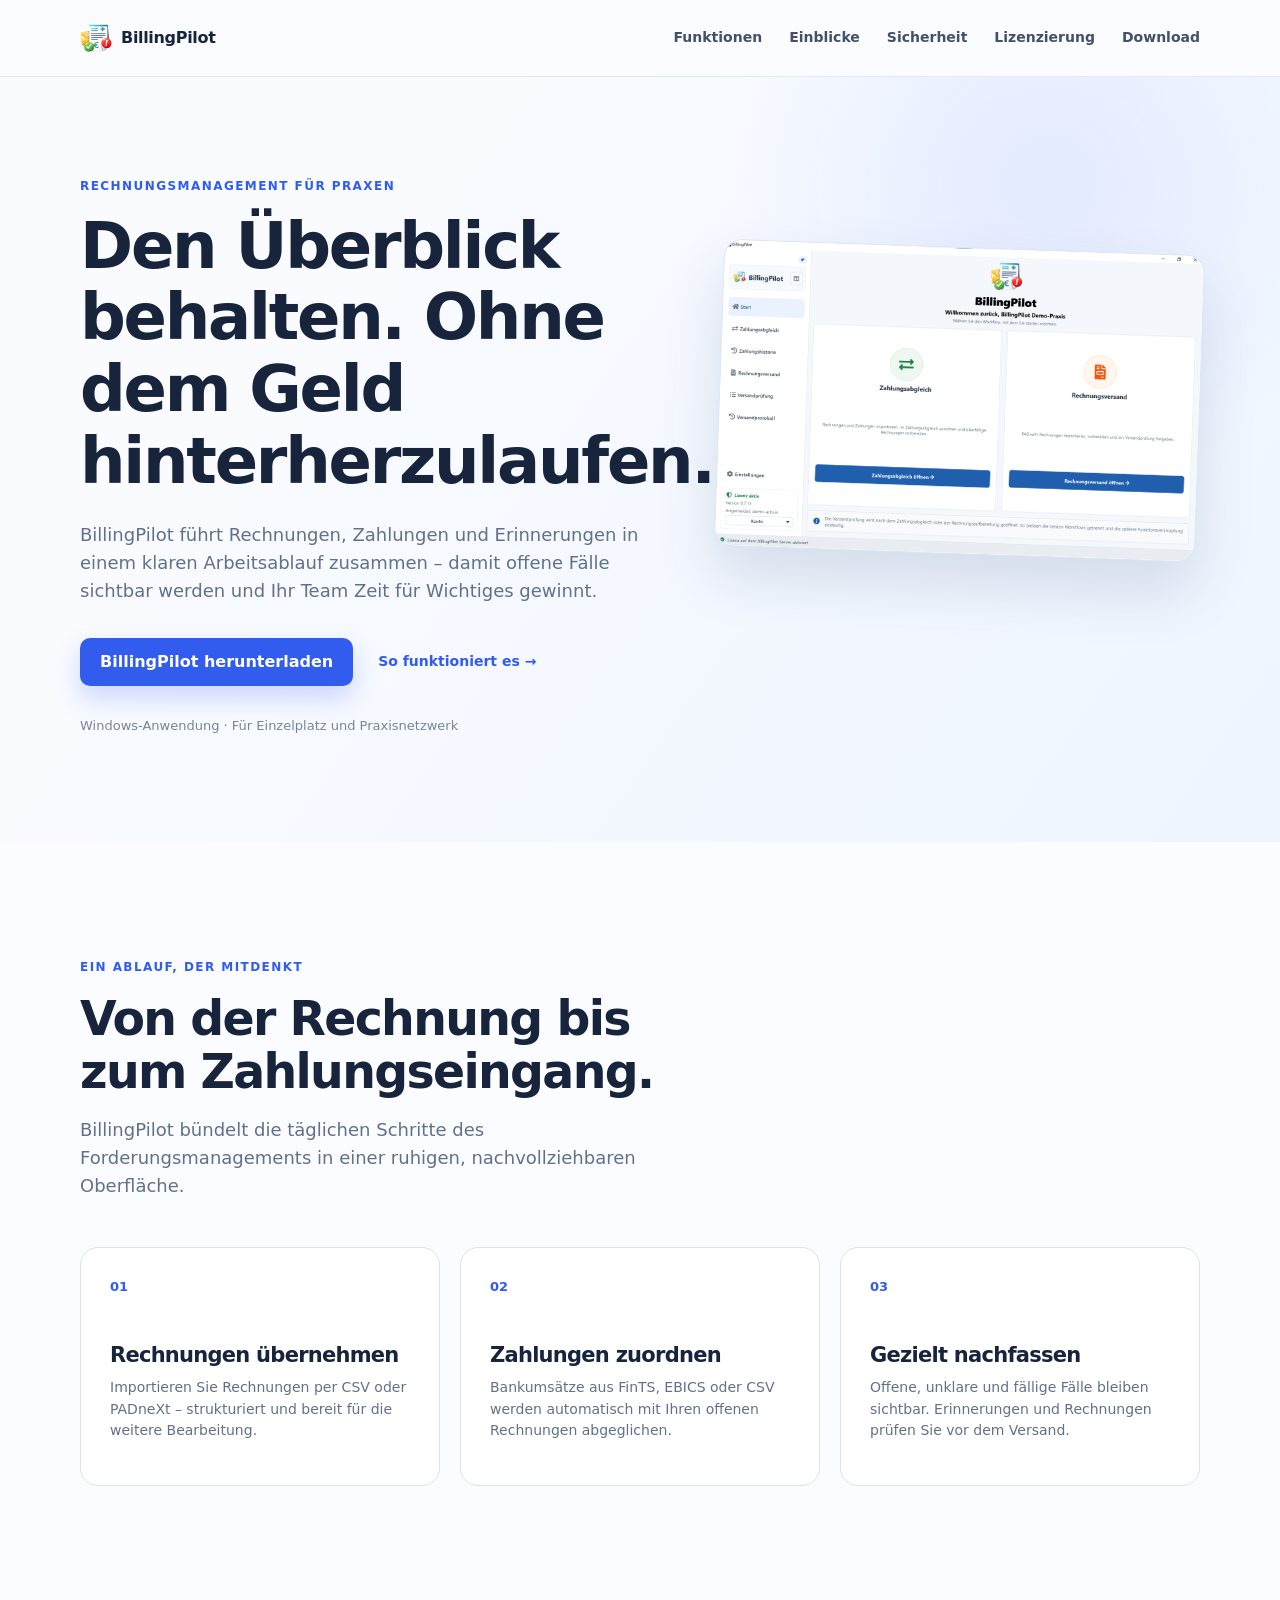
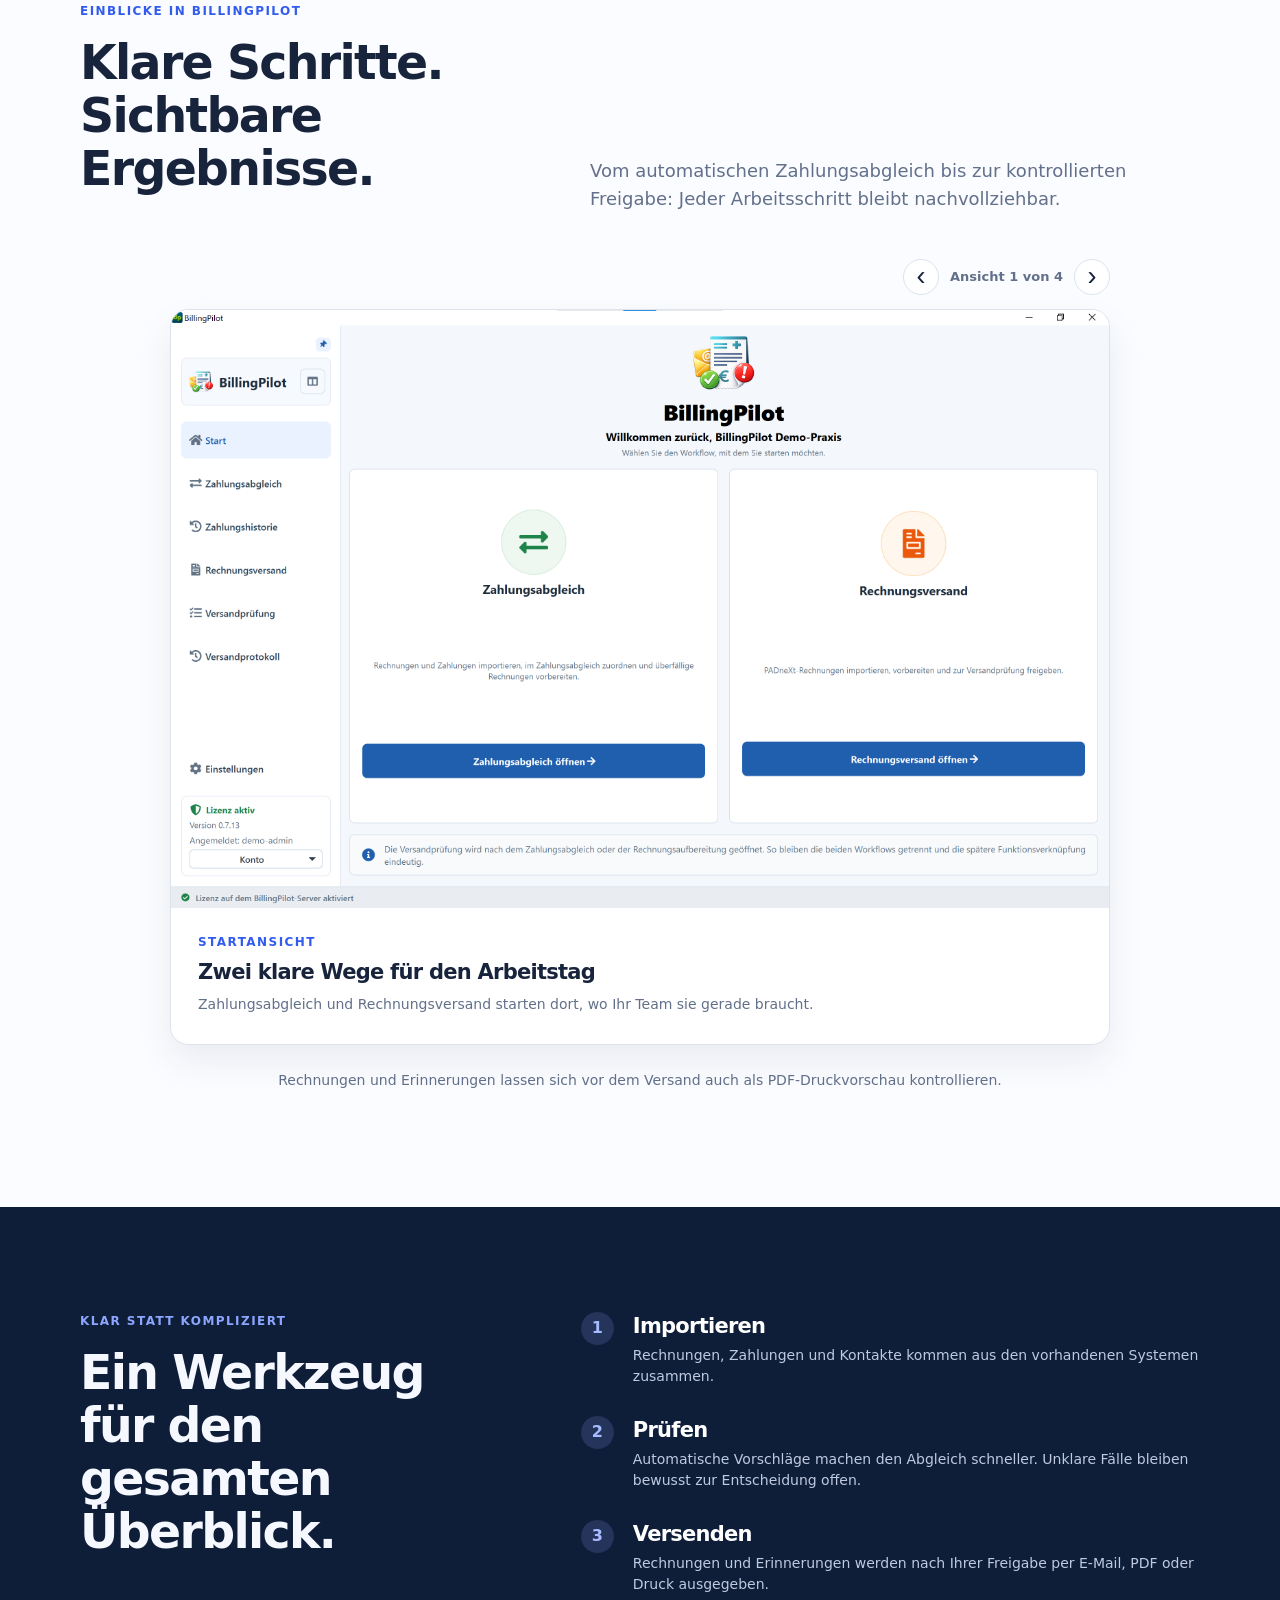
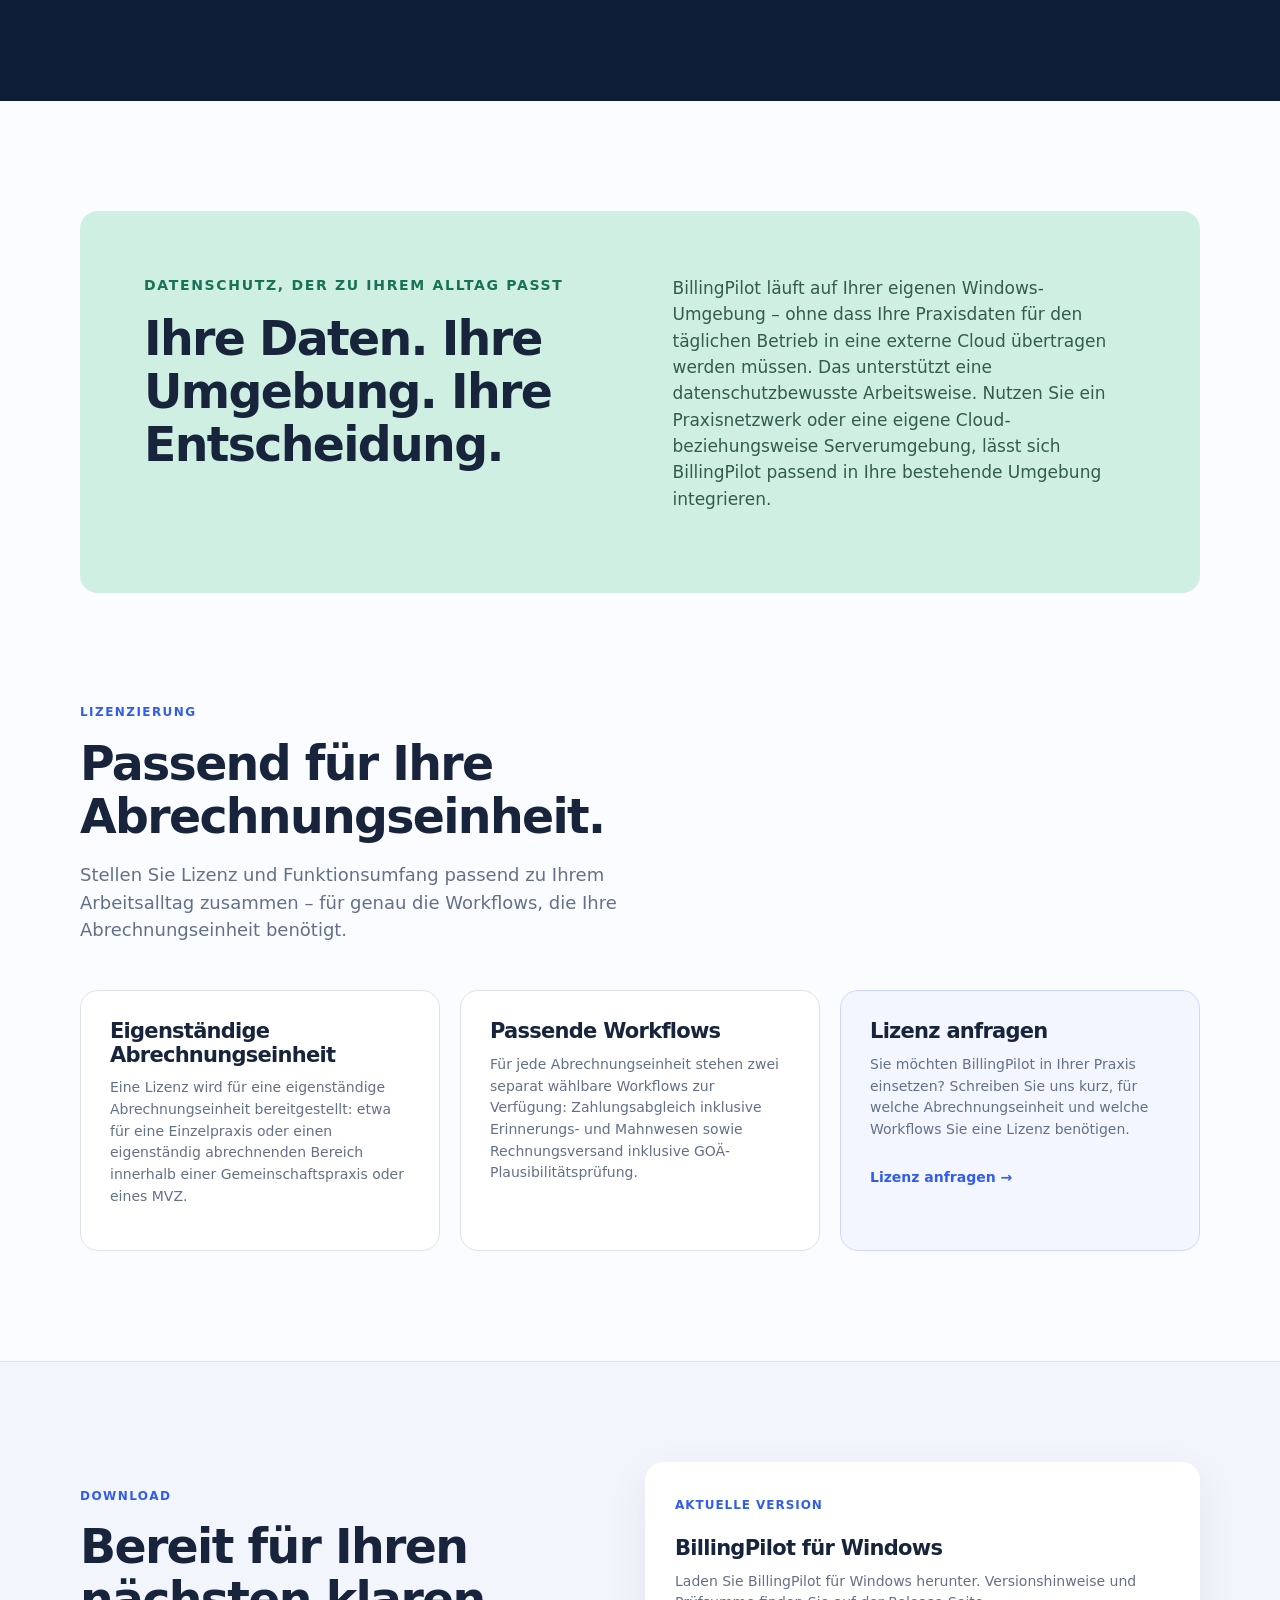
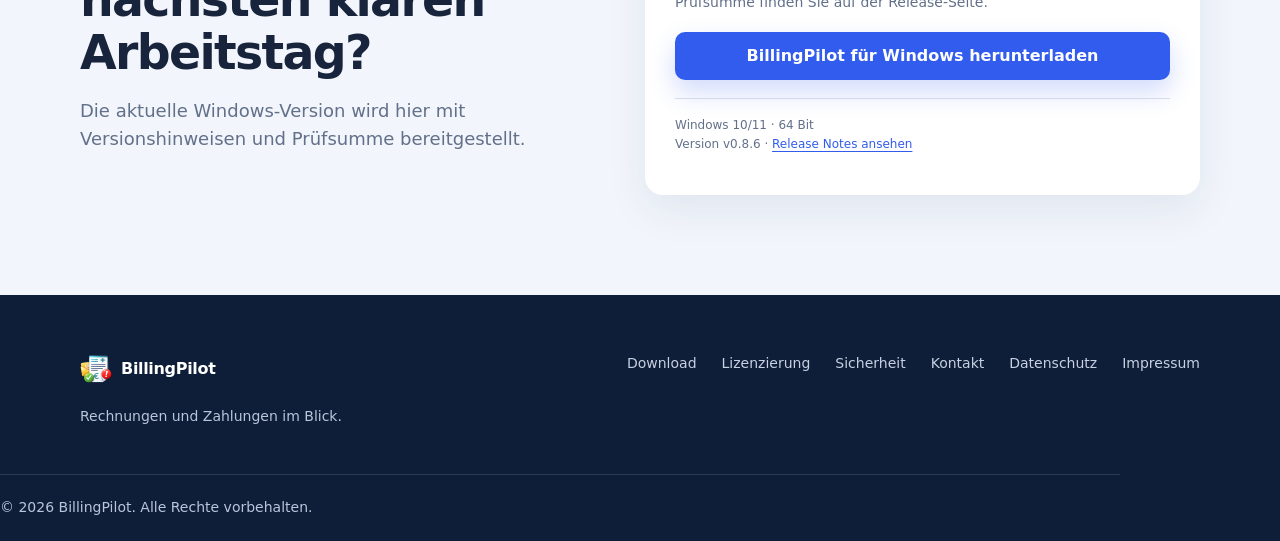
==== commit ae3bd1ed: "Add files via upload - Released BillingPilot v0.8.6." ====
--- a/index.html
+++ b/index.html
@@ -35,7 +35,7 @@
             <h1>Den Überblick behalten. Ohne dem Geld hinterherzulaufen.</h1>
             <p class="lead">BillingPilot führt Rechnungen, Zahlungen und Erinnerungen in einem klaren Arbeitsablauf zusammen – damit offene Fälle sichtbar werden und Ihr Team Zeit für Wichtiges gewinnt.</p>
             <div class="hero-actions">
-              <a class="button button-primary" href="https://github.com/BillingPilot/website/releases/download/v0.8.5/BillingPilot_Setup.exe">BillingPilot herunterladen</a>
+              <a class="button button-primary" href="https://github.com/BillingPilot/website/releases/download/v0.8.6/BillingPilot_Setup.exe">BillingPilot herunterladen</a>
               <a class="text-link" href="#funktionen">So funktioniert es <span aria-hidden="true">→</span></a>
             </div>
             <p class="hero-note">Windows-Anwendung · Für Einzelplatz und Praxisnetzwerk</p>
@@ -185,8 +185,8 @@
             <span class="release-label">Aktuelle Version</span>
             <h3>BillingPilot für Windows</h3>
             <p>Laden Sie BillingPilot für Windows herunter. Versionshinweise und Prüfsumme finden Sie auf der Release-Seite.</p>
-            <a class="button button-primary" href="https://github.com/BillingPilot/website/releases/download/v0.8.5/BillingPilot_Setup.exe">BillingPilot für Windows herunterladen</a>
-            <p class="release-meta">Windows 10/11 · 64 Bit<br>Version v0.8.5 · <a href="https://github.com/BillingPilot/website/releases/tag/v0.8.5">Release Notes ansehen</a></p>
+            <a class="button button-primary" href="https://github.com/BillingPilot/website/releases/download/v0.8.6/BillingPilot_Setup.exe">BillingPilot für Windows herunterladen</a>
+            <p class="release-meta">Windows 10/11 · 64 Bit<br>Version v0.8.6 · <a href="https://github.com/BillingPilot/website/releases/tag/v0.8.6">Release Notes ansehen</a></p>
           </div>
         </div>
       </section>
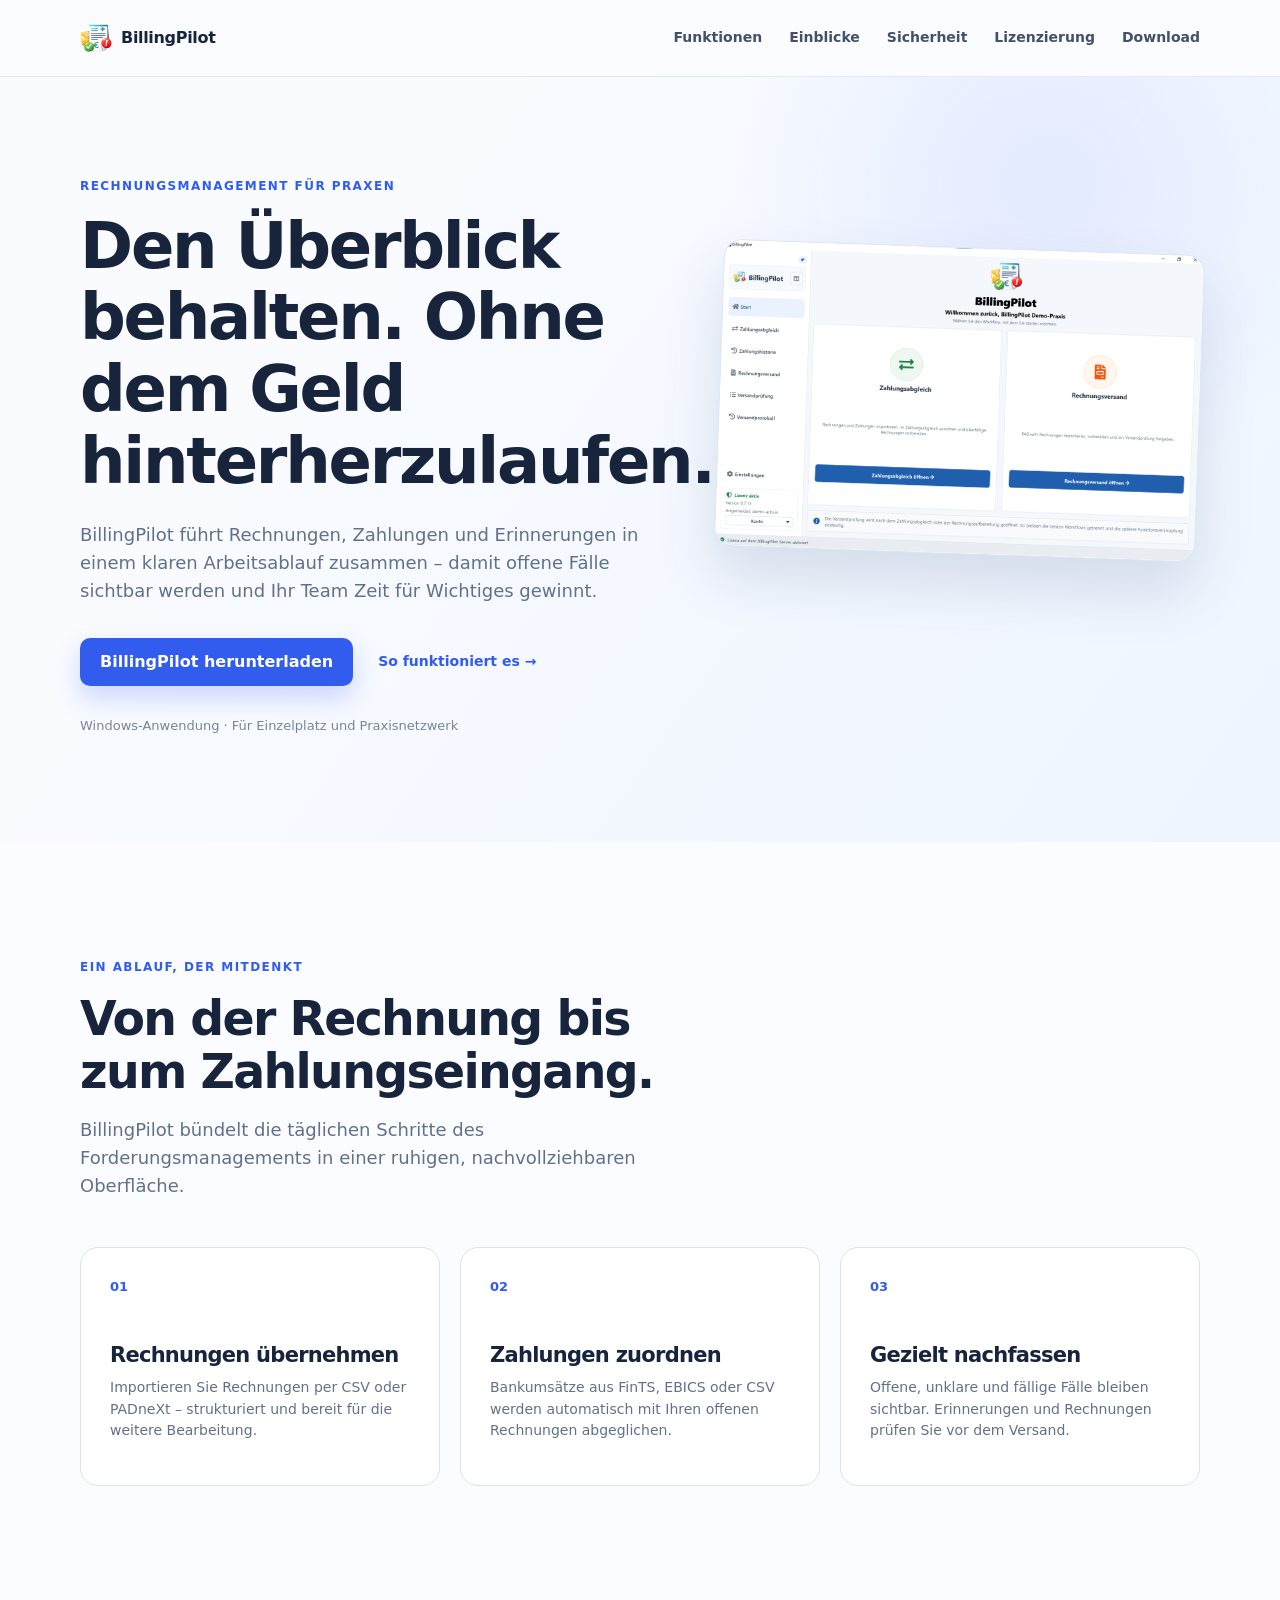
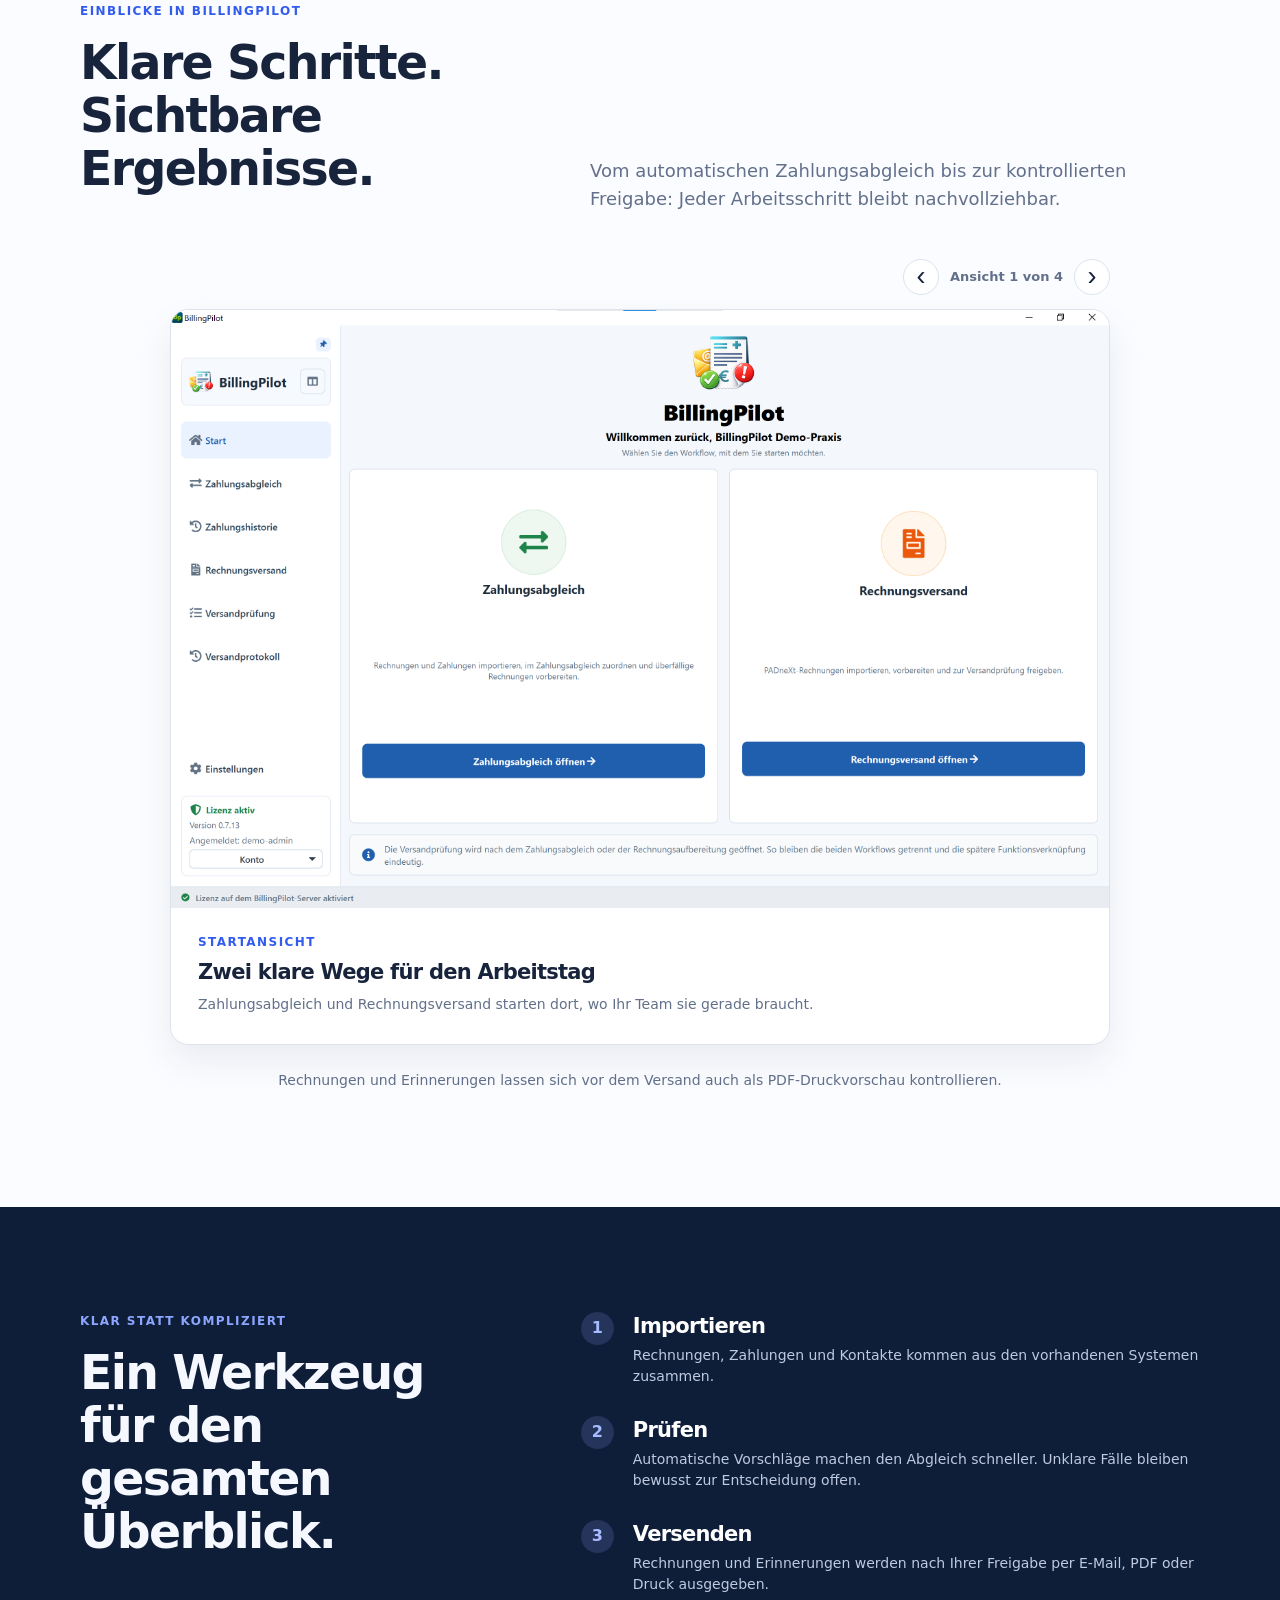
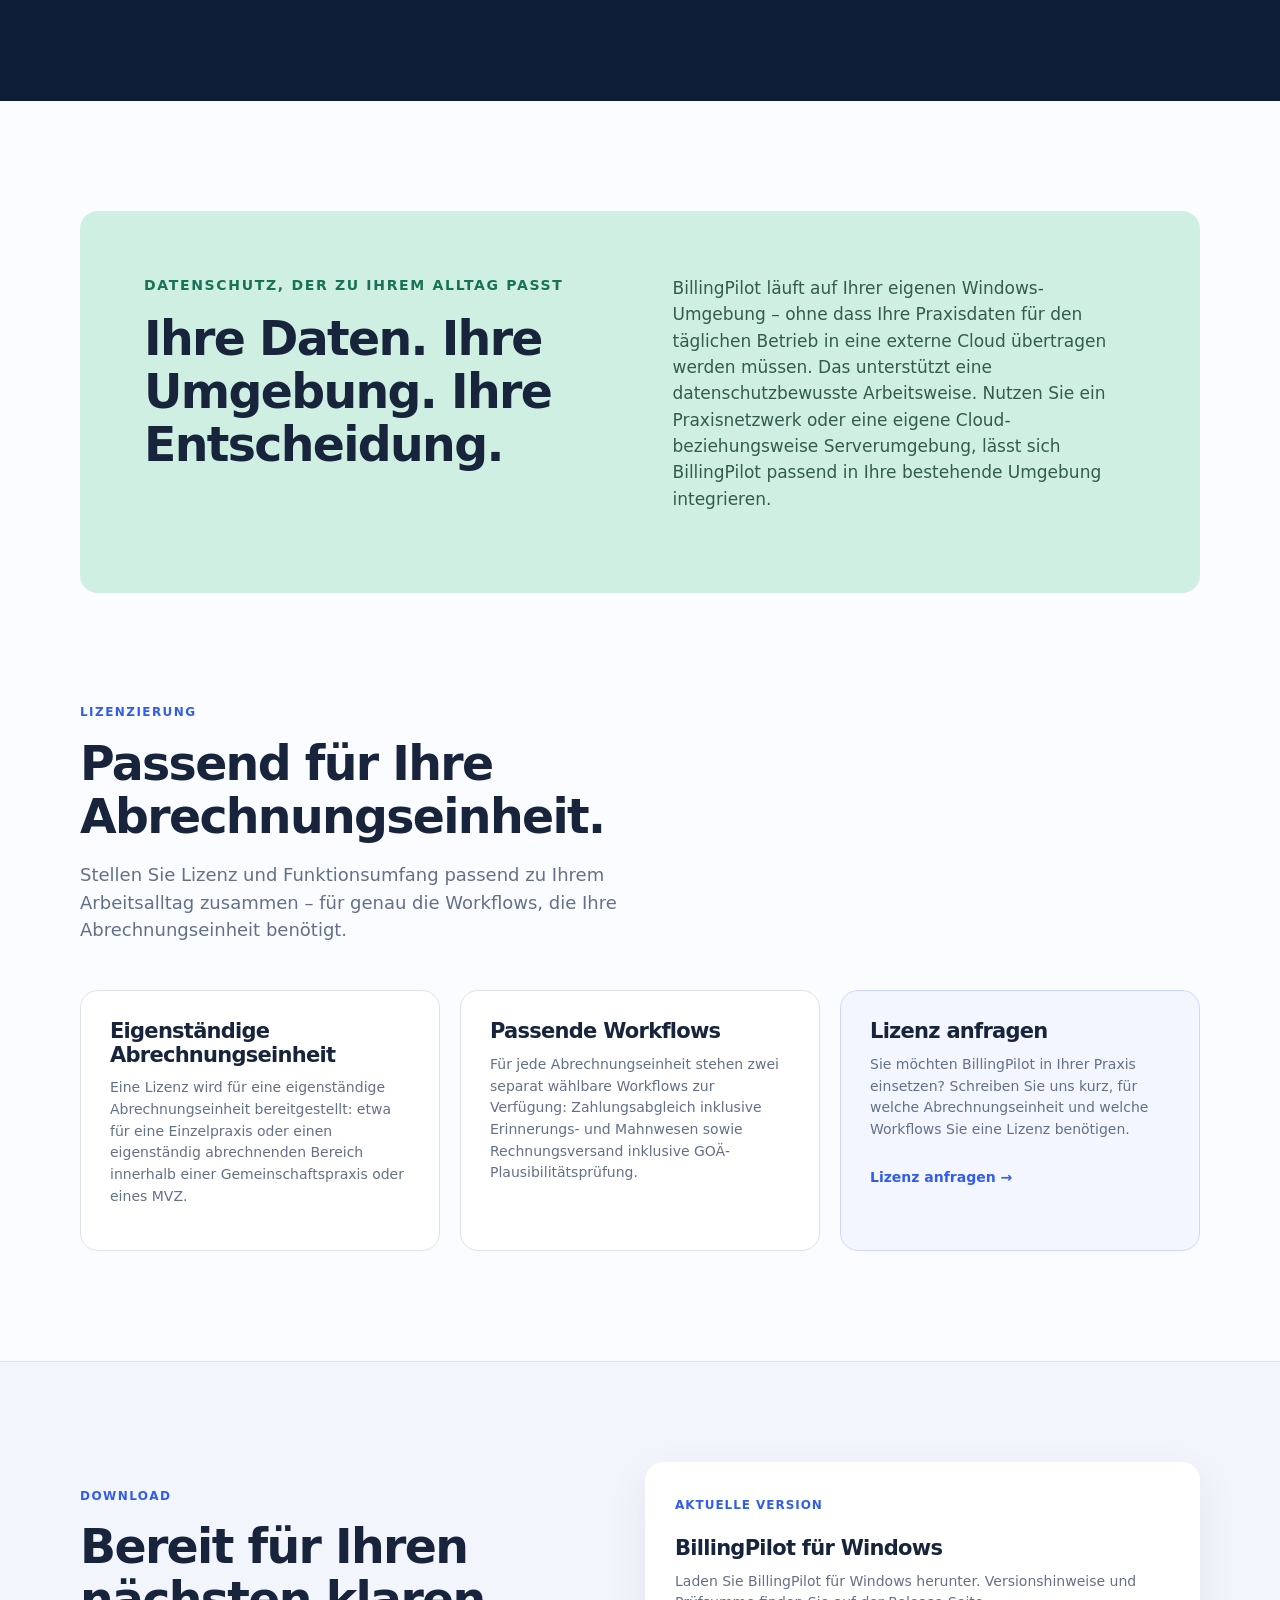
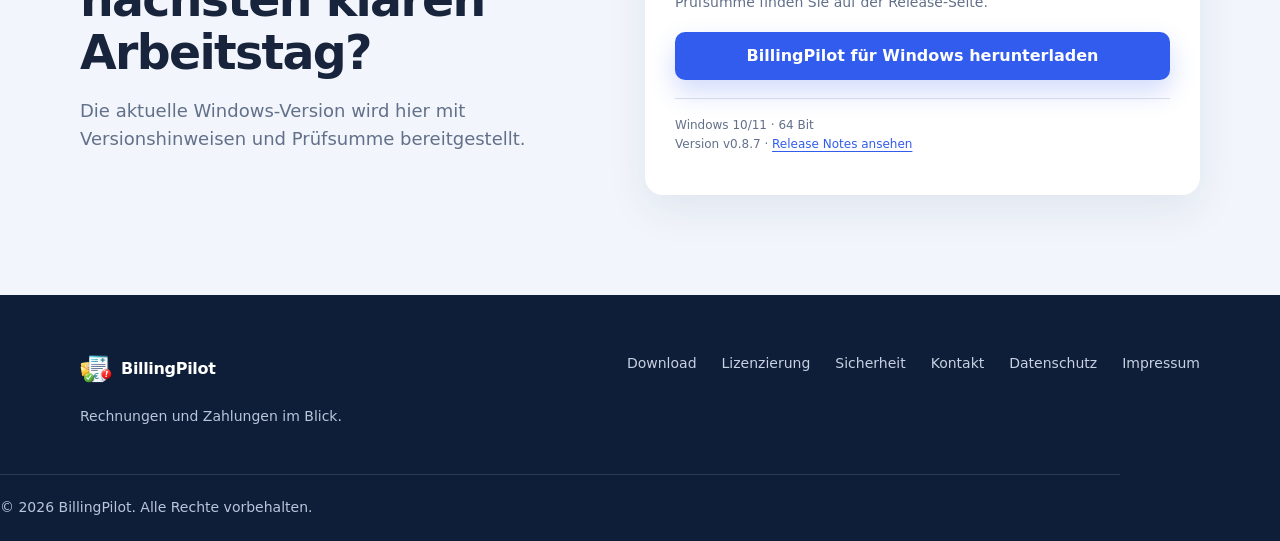
==== commit 36af2560: "Add files via upload - Released BillingPilot v0.8.7." ====
--- a/index.html
+++ b/index.html
@@ -35,7 +35,7 @@
             <h1>Den Überblick behalten. Ohne dem Geld hinterherzulaufen.</h1>
             <p class="lead">BillingPilot führt Rechnungen, Zahlungen und Erinnerungen in einem klaren Arbeitsablauf zusammen – damit offene Fälle sichtbar werden und Ihr Team Zeit für Wichtiges gewinnt.</p>
             <div class="hero-actions">
-              <a class="button button-primary" href="https://github.com/BillingPilot/website/releases/download/v0.8.6/BillingPilot_Setup.exe">BillingPilot herunterladen</a>
+              <a class="button button-primary" href="https://github.com/BillingPilot/website/releases/download/v0.8.7/BillingPilot_Setup.exe">BillingPilot herunterladen</a>
               <a class="text-link" href="#funktionen">So funktioniert es <span aria-hidden="true">→</span></a>
             </div>
             <p class="hero-note">Windows-Anwendung · Für Einzelplatz und Praxisnetzwerk</p>
@@ -185,8 +185,8 @@
             <span class="release-label">Aktuelle Version</span>
             <h3>BillingPilot für Windows</h3>
             <p>Laden Sie BillingPilot für Windows herunter. Versionshinweise und Prüfsumme finden Sie auf der Release-Seite.</p>
-            <a class="button button-primary" href="https://github.com/BillingPilot/website/releases/download/v0.8.6/BillingPilot_Setup.exe">BillingPilot für Windows herunterladen</a>
-            <p class="release-meta">Windows 10/11 · 64 Bit<br>Version v0.8.6 · <a href="https://github.com/BillingPilot/website/releases/tag/v0.8.6">Release Notes ansehen</a></p>
+            <a class="button button-primary" href="https://github.com/BillingPilot/website/releases/download/v0.8.7/BillingPilot_Setup.exe">BillingPilot für Windows herunterladen</a>
+            <p class="release-meta">Windows 10/11 · 64 Bit<br>Version v0.8.7 · <a href="https://github.com/BillingPilot/website/releases/tag/v0.8.7">Release Notes ansehen</a></p>
           </div>
         </div>
       </section>
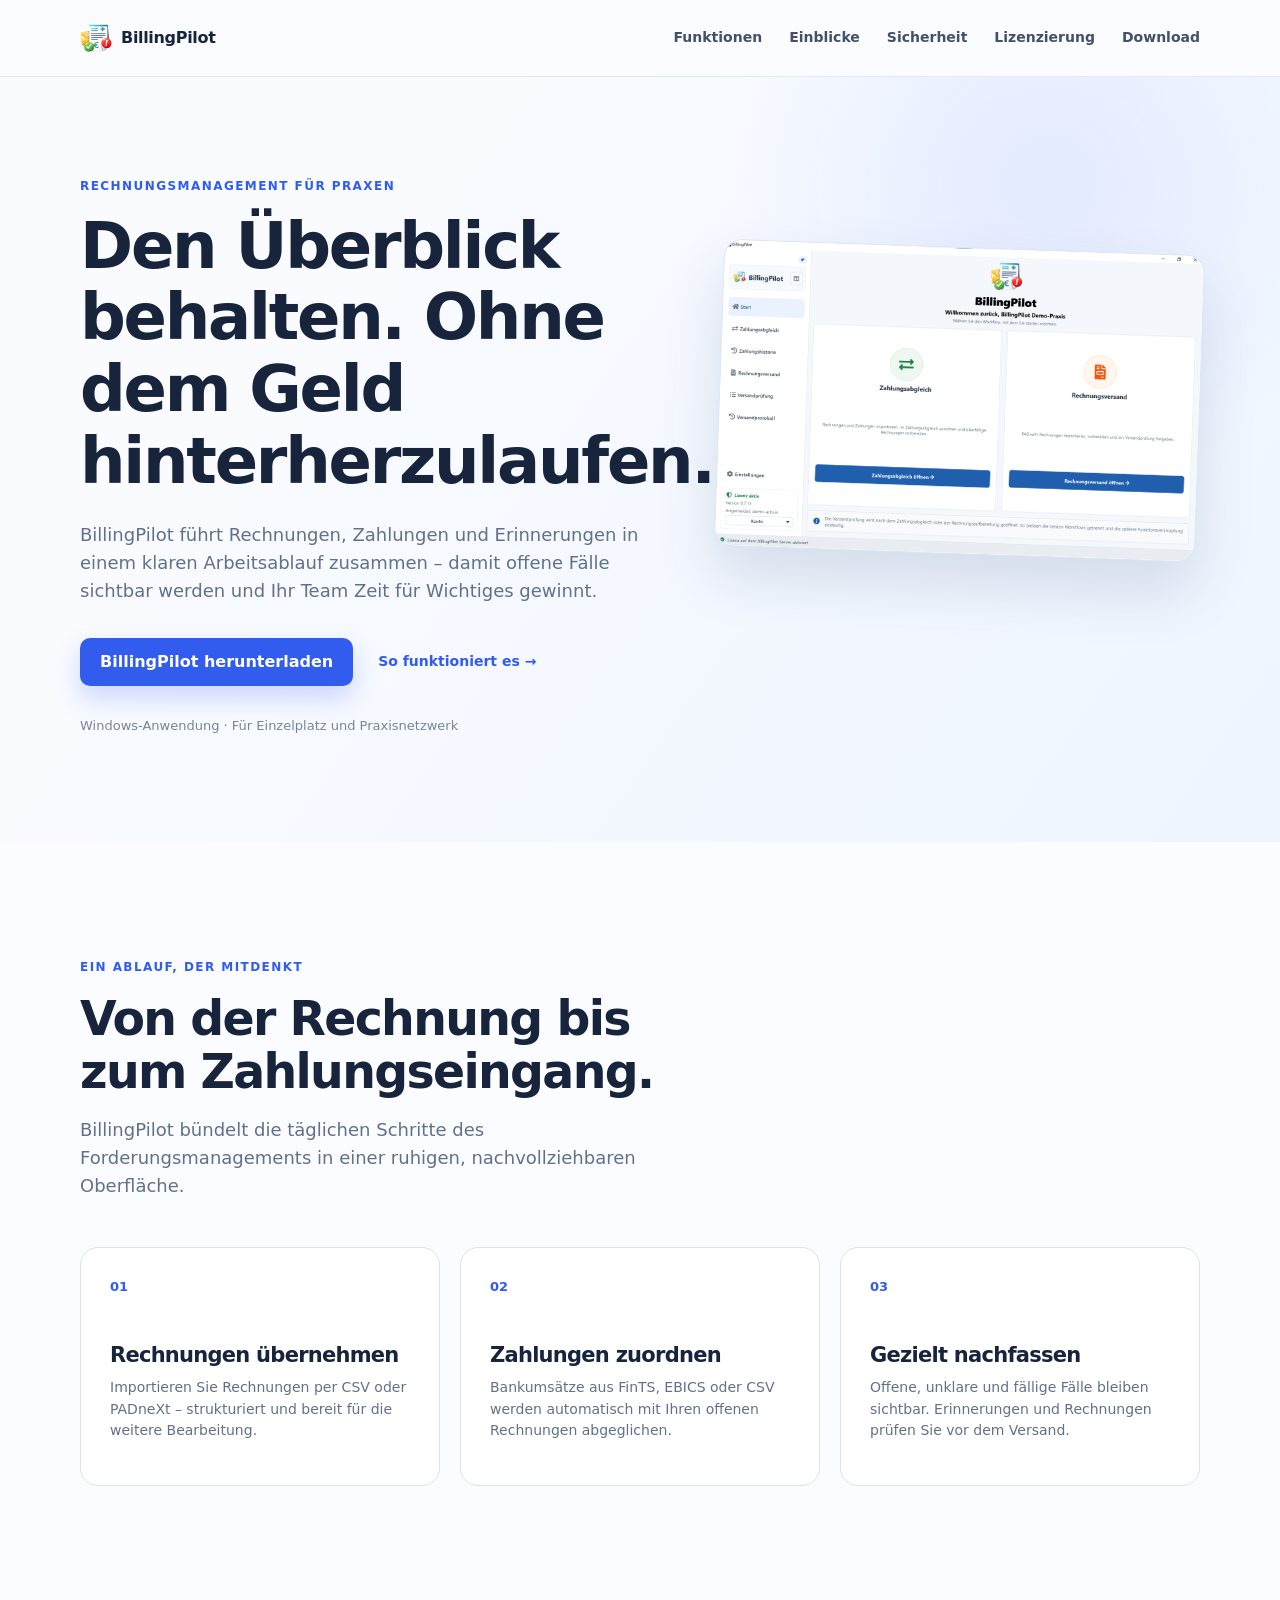
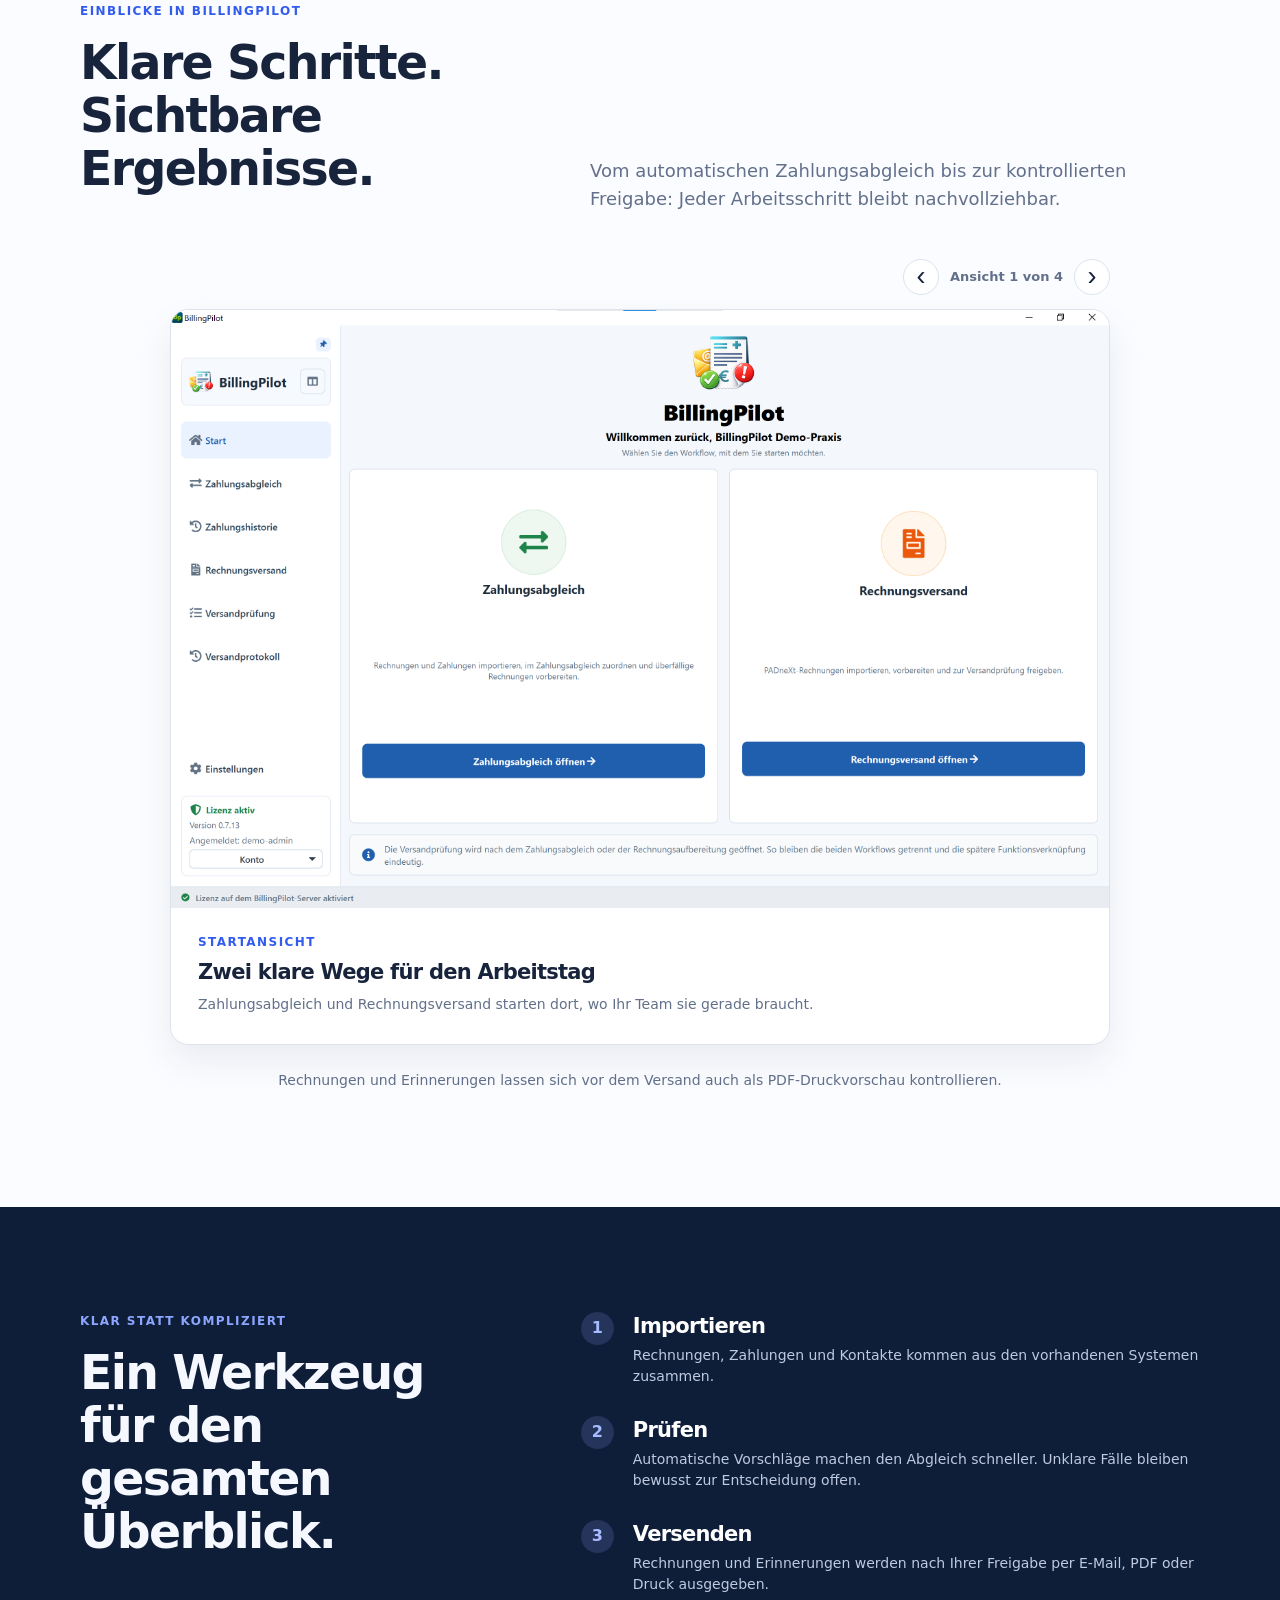
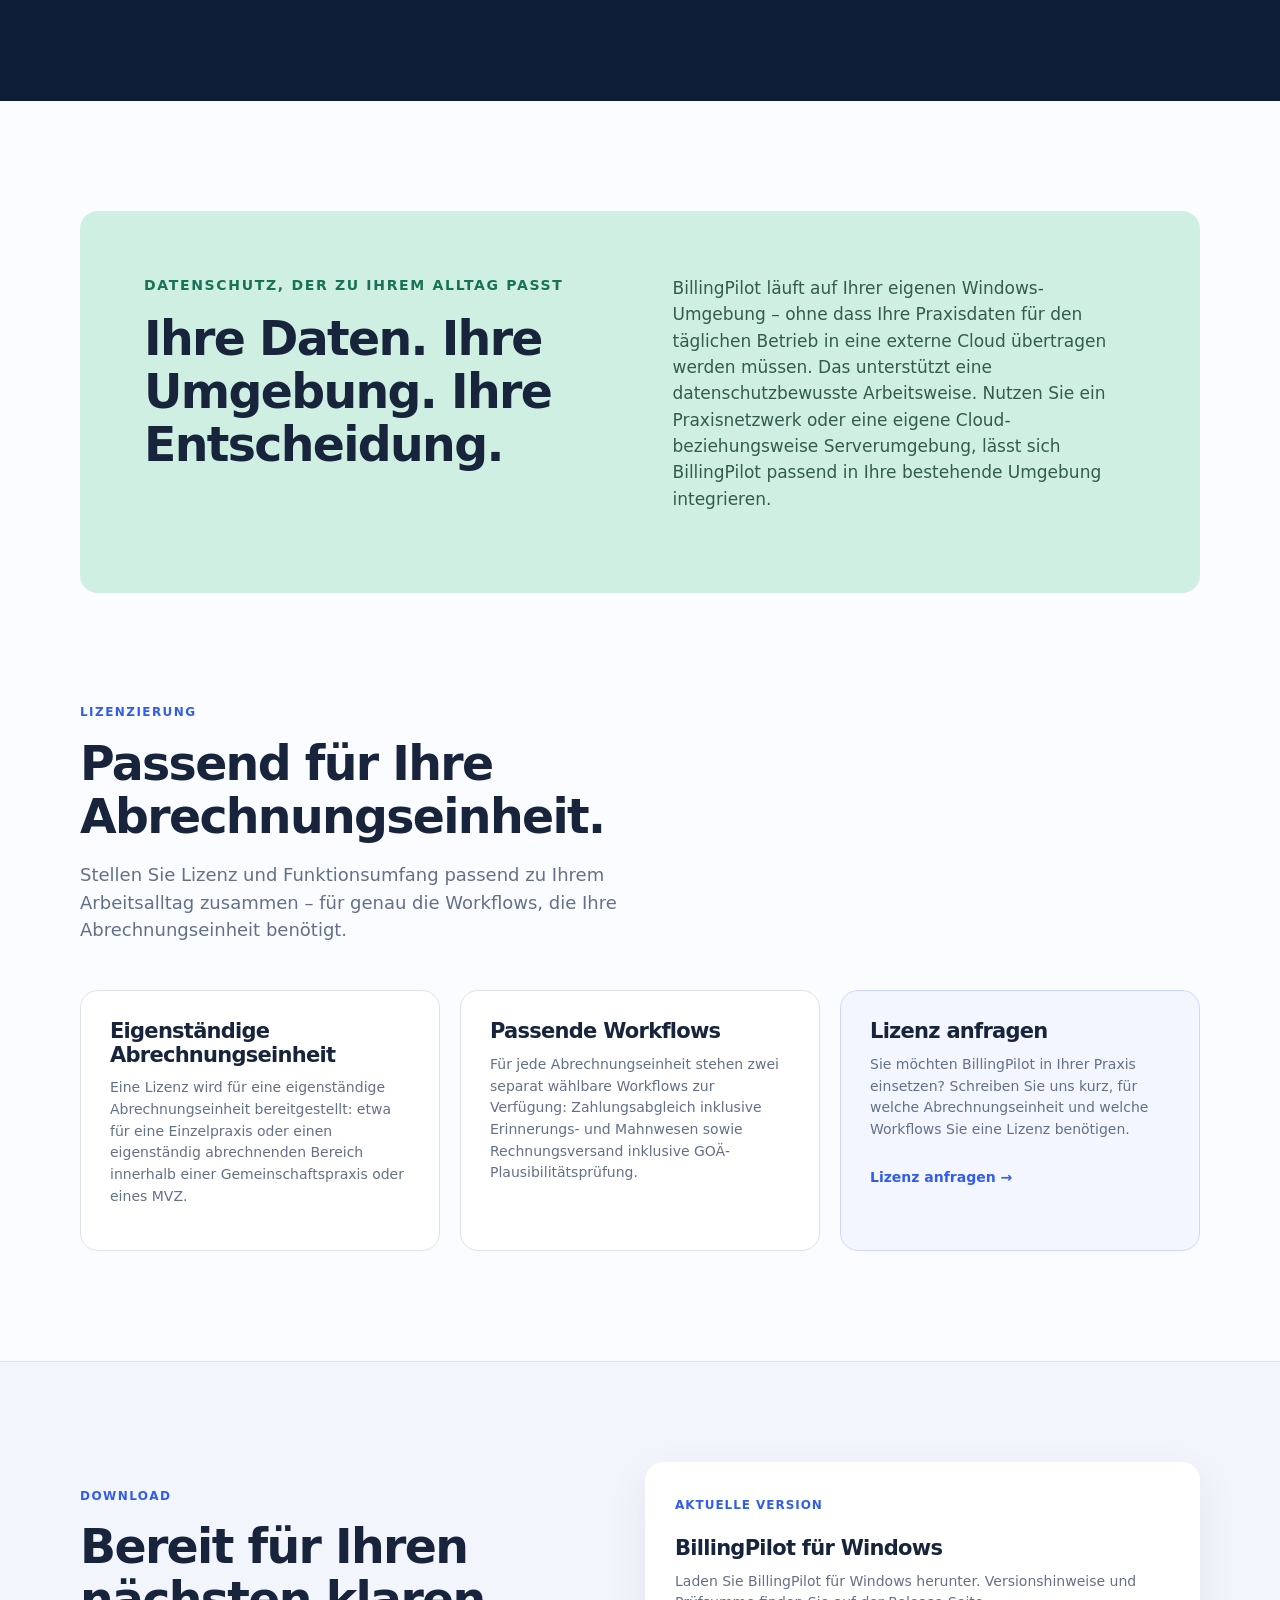
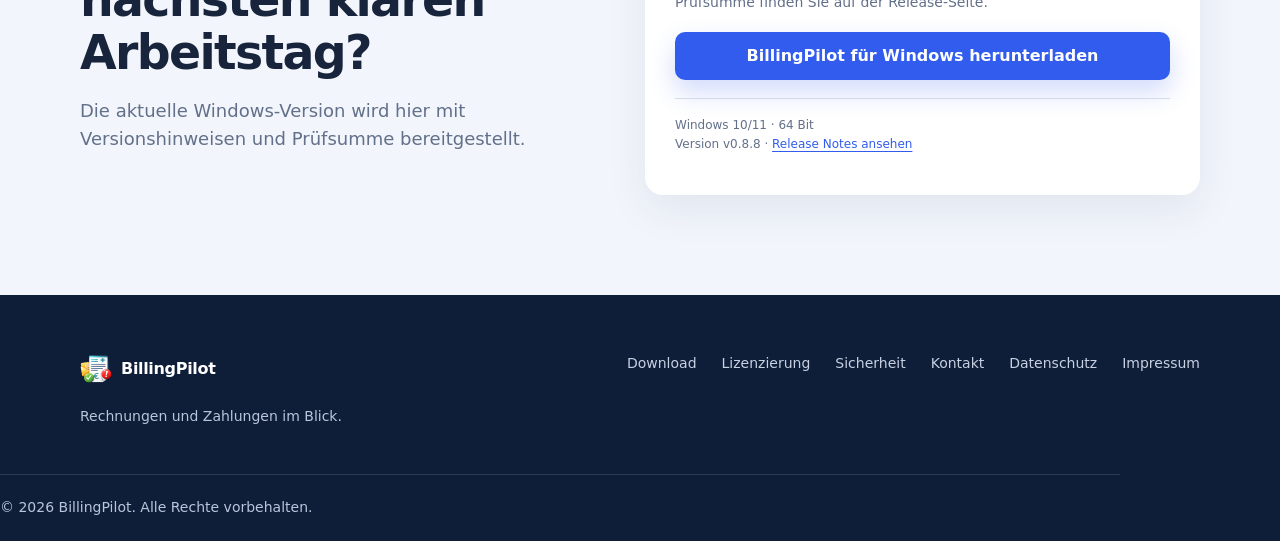
==== commit 70bcb62f: "Add files via upload - Released BillingPilot v0.8.8." ====
--- a/index.html
+++ b/index.html
@@ -35,7 +35,7 @@
             <h1>Den Überblick behalten. Ohne dem Geld hinterherzulaufen.</h1>
             <p class="lead">BillingPilot führt Rechnungen, Zahlungen und Erinnerungen in einem klaren Arbeitsablauf zusammen – damit offene Fälle sichtbar werden und Ihr Team Zeit für Wichtiges gewinnt.</p>
             <div class="hero-actions">
-              <a class="button button-primary" href="https://github.com/BillingPilot/website/releases/download/v0.8.7/BillingPilot_Setup.exe">BillingPilot herunterladen</a>
+              <a class="button button-primary" href="https://github.com/BillingPilot/website/releases/download/v0.8.8/BillingPilot_Setup.exe">BillingPilot herunterladen</a>
               <a class="text-link" href="#funktionen">So funktioniert es <span aria-hidden="true">→</span></a>
             </div>
             <p class="hero-note">Windows-Anwendung · Für Einzelplatz und Praxisnetzwerk</p>
@@ -185,8 +185,8 @@
             <span class="release-label">Aktuelle Version</span>
             <h3>BillingPilot für Windows</h3>
             <p>Laden Sie BillingPilot für Windows herunter. Versionshinweise und Prüfsumme finden Sie auf der Release-Seite.</p>
-            <a class="button button-primary" href="https://github.com/BillingPilot/website/releases/download/v0.8.7/BillingPilot_Setup.exe">BillingPilot für Windows herunterladen</a>
-            <p class="release-meta">Windows 10/11 · 64 Bit<br>Version v0.8.7 · <a href="https://github.com/BillingPilot/website/releases/tag/v0.8.7">Release Notes ansehen</a></p>
+            <a class="button button-primary" href="https://github.com/BillingPilot/website/releases/download/v0.8.8/BillingPilot_Setup.exe">BillingPilot für Windows herunterladen</a>
+            <p class="release-meta">Windows 10/11 · 64 Bit<br>Version v0.8.8 · <a href="https://github.com/BillingPilot/website/releases/tag/v0.8.8">Release Notes ansehen</a></p>
           </div>
         </div>
       </section>
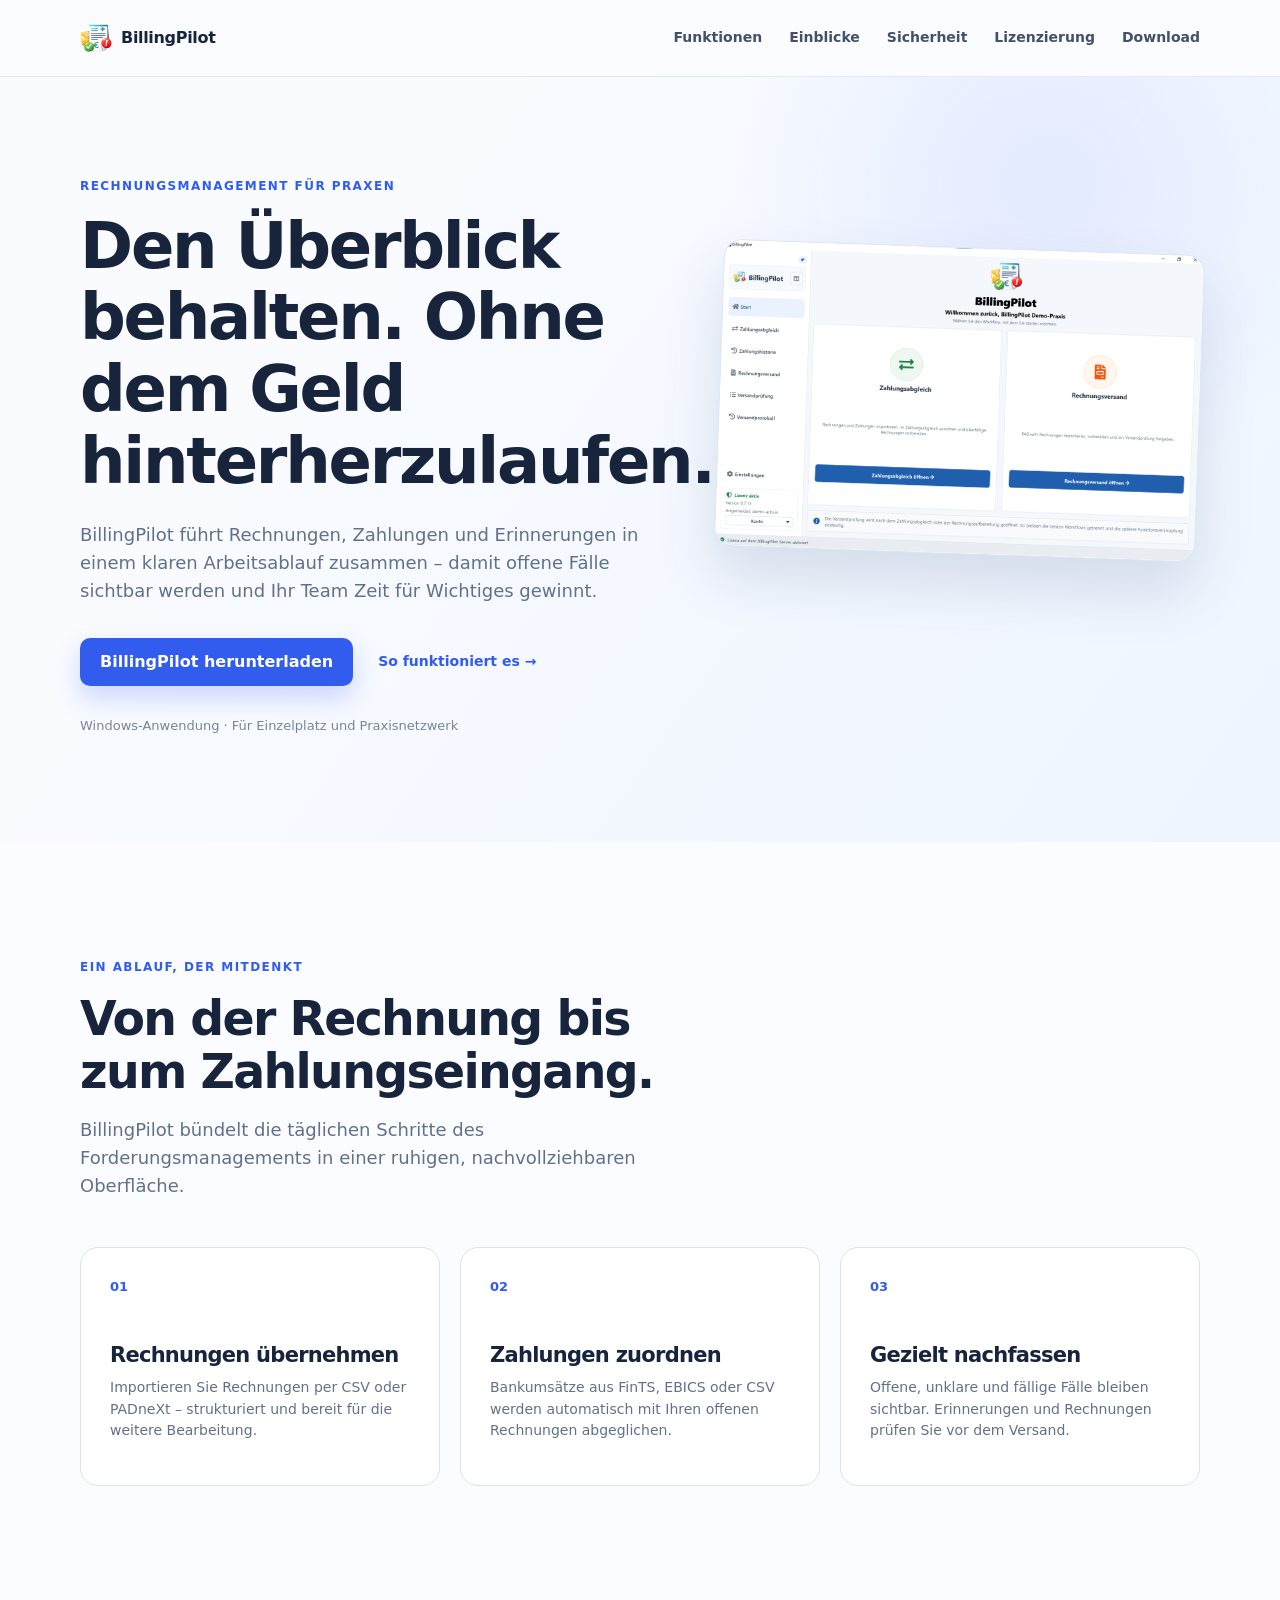
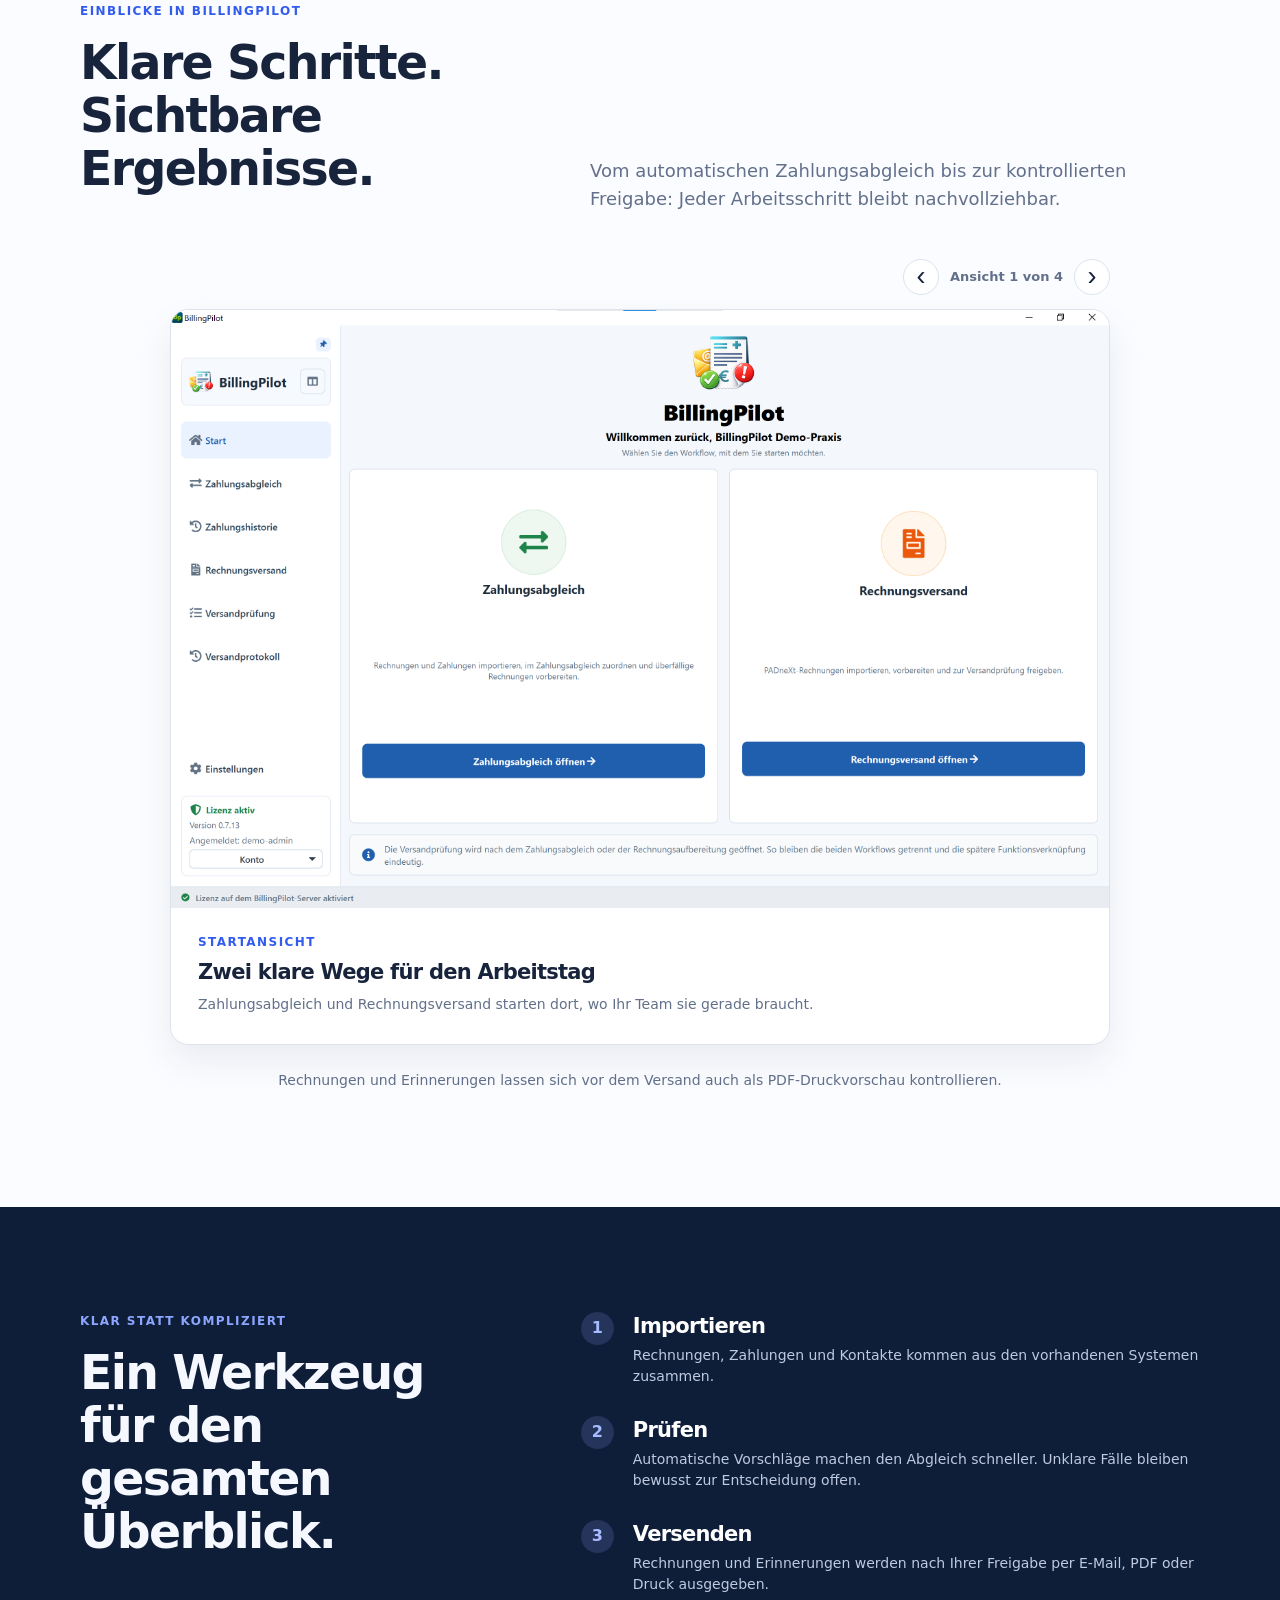
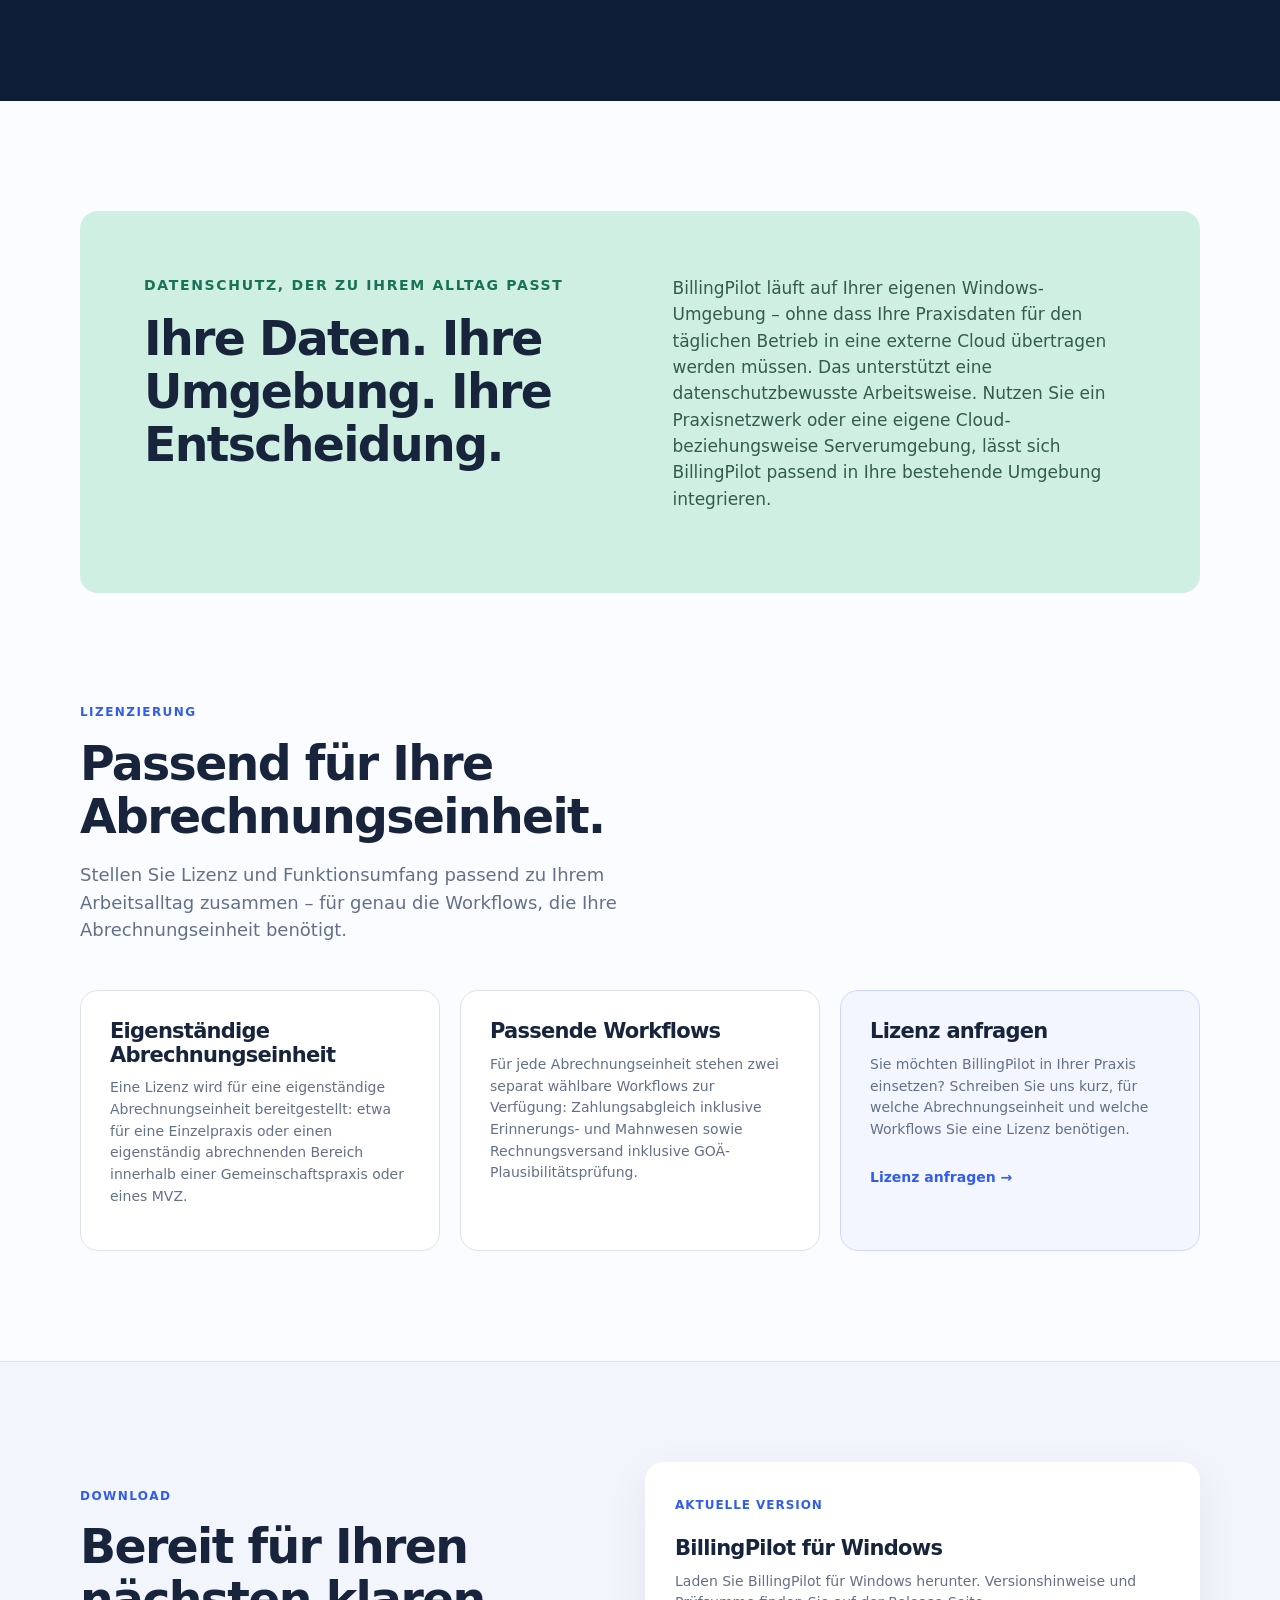
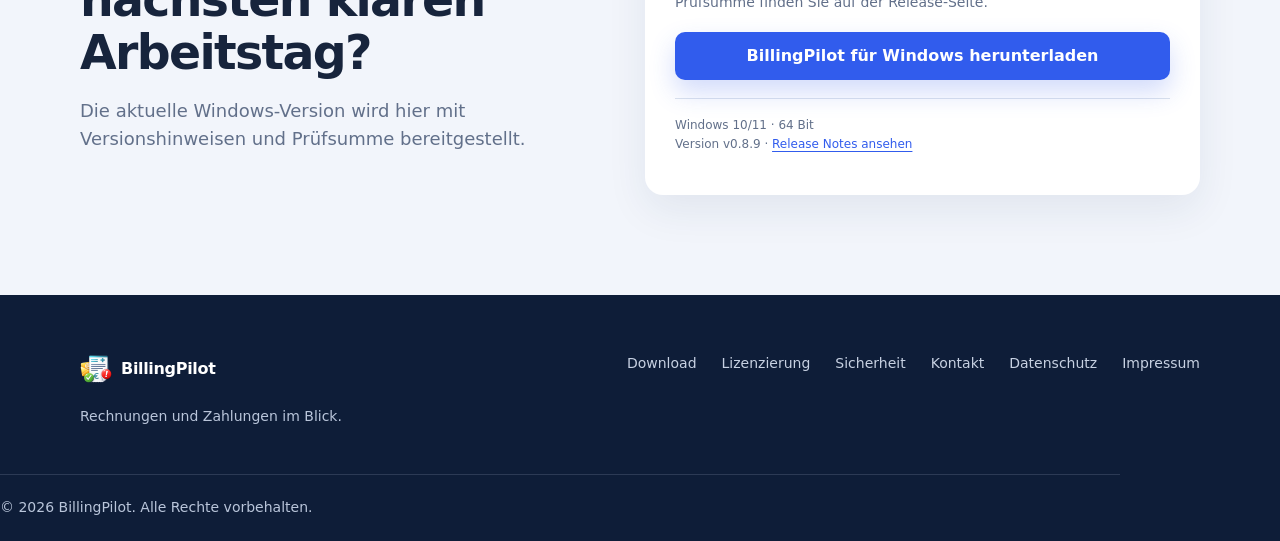
==== commit 5744f220: "Add files via upload - Released BillingPilot v0.8.9." ====
--- a/index.html
+++ b/index.html
@@ -35,7 +35,7 @@
             <h1>Den Überblick behalten. Ohne dem Geld hinterherzulaufen.</h1>
             <p class="lead">BillingPilot führt Rechnungen, Zahlungen und Erinnerungen in einem klaren Arbeitsablauf zusammen – damit offene Fälle sichtbar werden und Ihr Team Zeit für Wichtiges gewinnt.</p>
             <div class="hero-actions">
-              <a class="button button-primary" href="https://github.com/BillingPilot/website/releases/download/v0.8.8/BillingPilot_Setup.exe">BillingPilot herunterladen</a>
+              <a class="button button-primary" href="https://github.com/BillingPilot/website/releases/download/v0.8.9/BillingPilot_Setup.exe">BillingPilot herunterladen</a>
               <a class="text-link" href="#funktionen">So funktioniert es <span aria-hidden="true">→</span></a>
             </div>
             <p class="hero-note">Windows-Anwendung · Für Einzelplatz und Praxisnetzwerk</p>
@@ -185,8 +185,8 @@
             <span class="release-label">Aktuelle Version</span>
             <h3>BillingPilot für Windows</h3>
             <p>Laden Sie BillingPilot für Windows herunter. Versionshinweise und Prüfsumme finden Sie auf der Release-Seite.</p>
-            <a class="button button-primary" href="https://github.com/BillingPilot/website/releases/download/v0.8.8/BillingPilot_Setup.exe">BillingPilot für Windows herunterladen</a>
-            <p class="release-meta">Windows 10/11 · 64 Bit<br>Version v0.8.8 · <a href="https://github.com/BillingPilot/website/releases/tag/v0.8.8">Release Notes ansehen</a></p>
+            <a class="button button-primary" href="https://github.com/BillingPilot/website/releases/download/v0.8.9/BillingPilot_Setup.exe">BillingPilot für Windows herunterladen</a>
+            <p class="release-meta">Windows 10/11 · 64 Bit<br>Version v0.8.9 · <a href="https://github.com/BillingPilot/website/releases/tag/v0.8.9">Release Notes ansehen</a></p>
           </div>
         </div>
       </section>
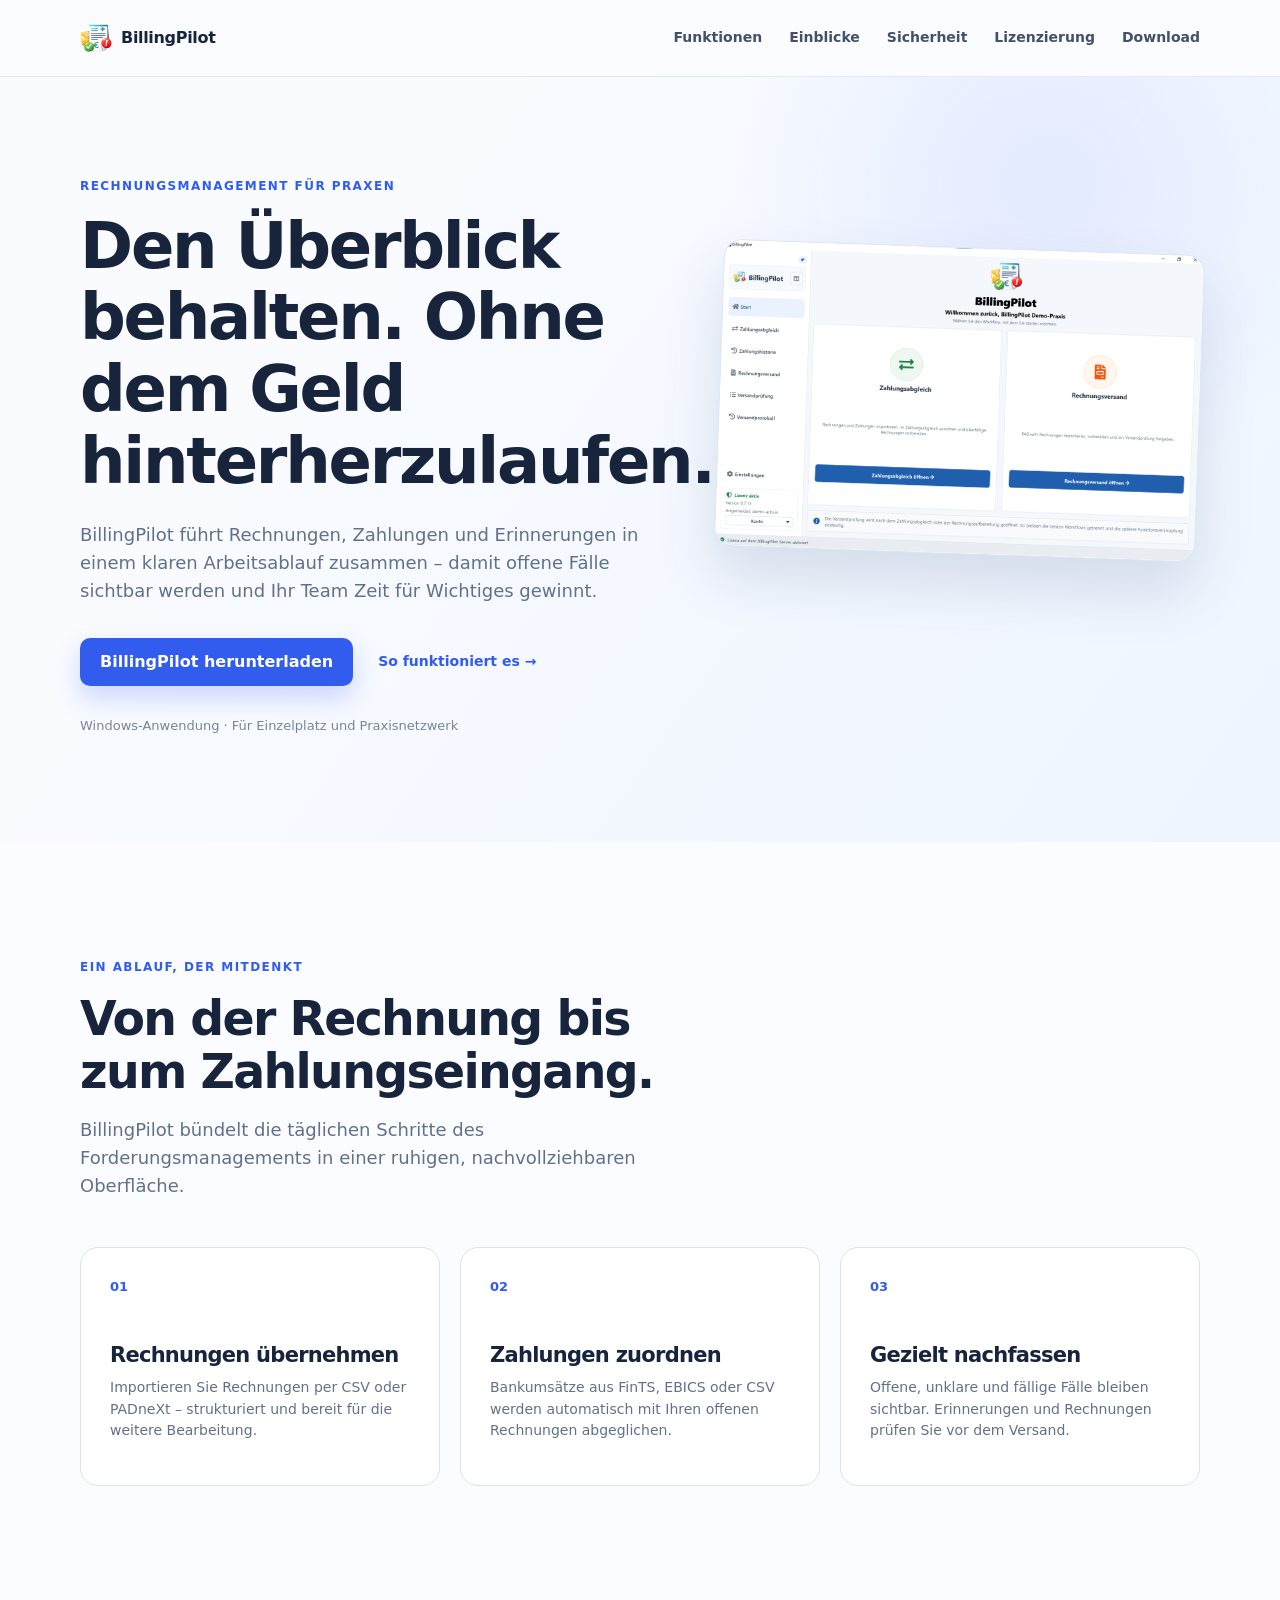
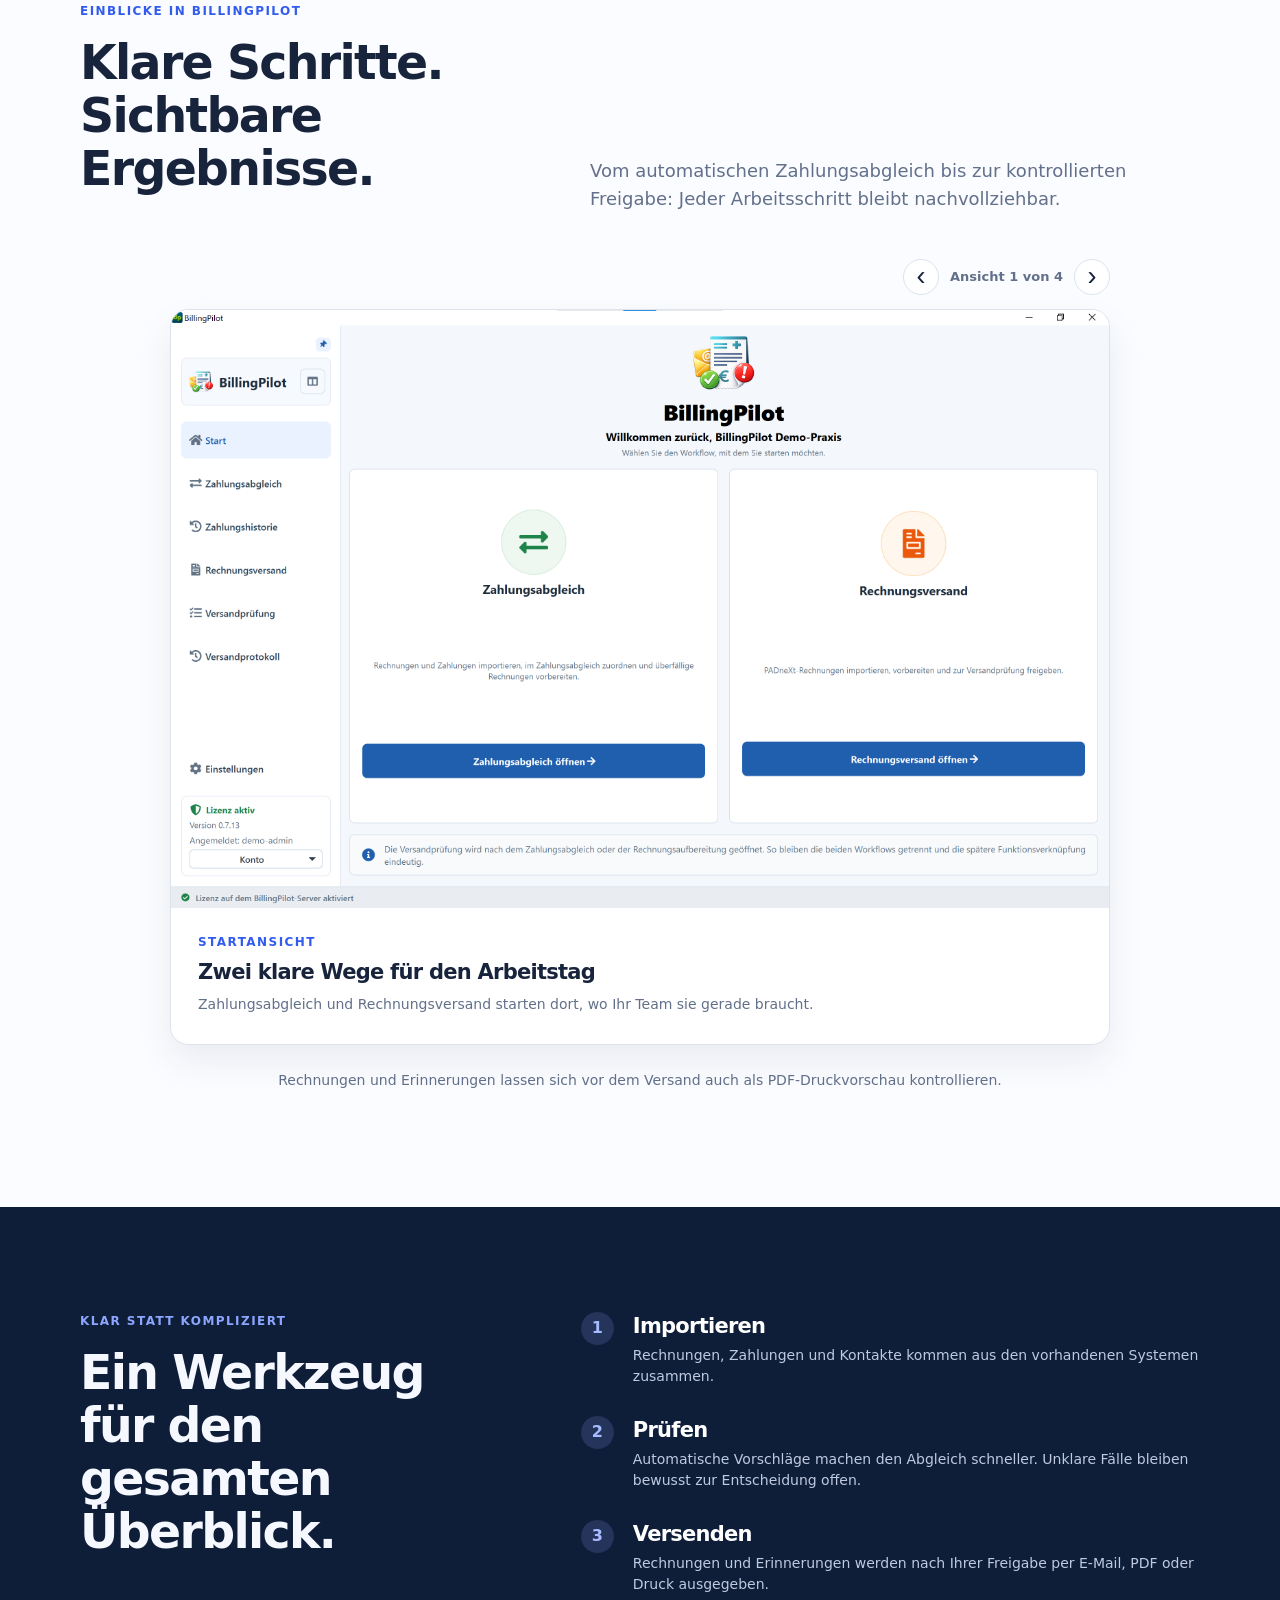
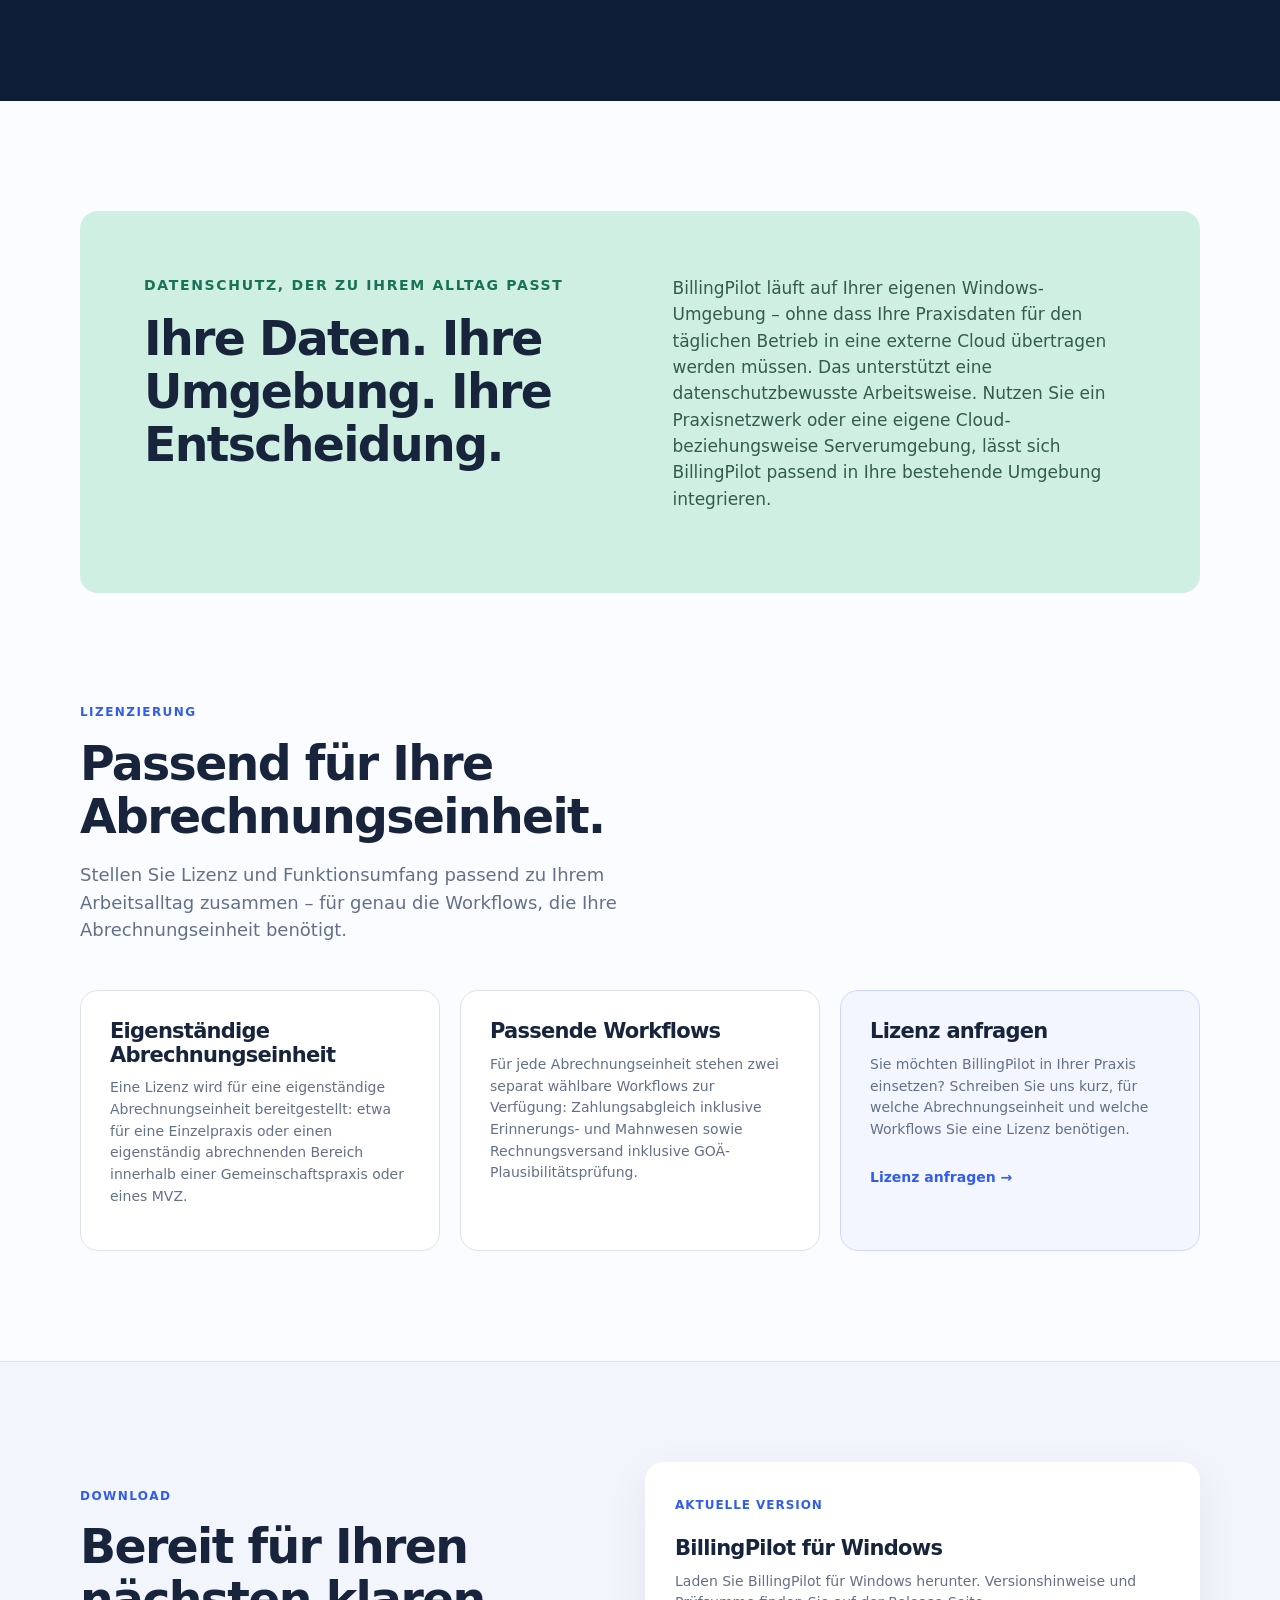
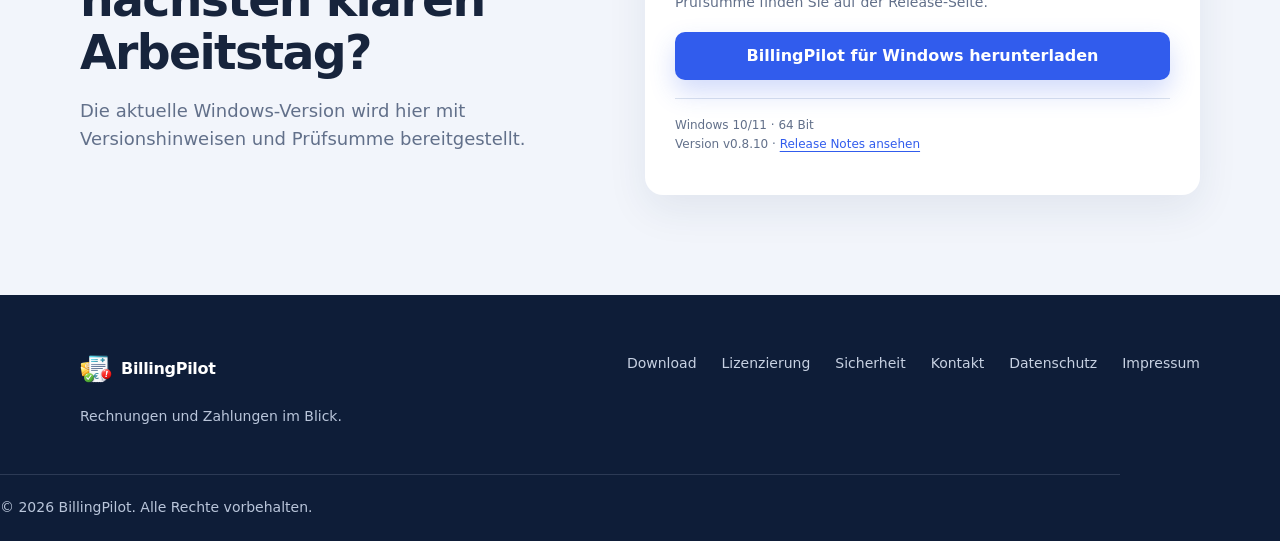
==== commit 02252798: "Add files via upload - Released BillingPilot v0.8.10." ====
--- a/index.html
+++ b/index.html
@@ -35,7 +35,7 @@
             <h1>Den Überblick behalten. Ohne dem Geld hinterherzulaufen.</h1>
             <p class="lead">BillingPilot führt Rechnungen, Zahlungen und Erinnerungen in einem klaren Arbeitsablauf zusammen – damit offene Fälle sichtbar werden und Ihr Team Zeit für Wichtiges gewinnt.</p>
             <div class="hero-actions">
-              <a class="button button-primary" href="https://github.com/BillingPilot/website/releases/download/v0.8.9/BillingPilot_Setup.exe">BillingPilot herunterladen</a>
+              <a class="button button-primary" href="https://github.com/BillingPilot/website/releases/download/v0.8.10/BillingPilot_Setup.exe">BillingPilot herunterladen</a>
               <a class="text-link" href="#funktionen">So funktioniert es <span aria-hidden="true">→</span></a>
             </div>
             <p class="hero-note">Windows-Anwendung · Für Einzelplatz und Praxisnetzwerk</p>
@@ -185,8 +185,8 @@
             <span class="release-label">Aktuelle Version</span>
             <h3>BillingPilot für Windows</h3>
             <p>Laden Sie BillingPilot für Windows herunter. Versionshinweise und Prüfsumme finden Sie auf der Release-Seite.</p>
-            <a class="button button-primary" href="https://github.com/BillingPilot/website/releases/download/v0.8.9/BillingPilot_Setup.exe">BillingPilot für Windows herunterladen</a>
-            <p class="release-meta">Windows 10/11 · 64 Bit<br>Version v0.8.9 · <a href="https://github.com/BillingPilot/website/releases/tag/v0.8.9">Release Notes ansehen</a></p>
+            <a class="button button-primary" href="https://github.com/BillingPilot/website/releases/download/v0.8.10/BillingPilot_Setup.exe">BillingPilot für Windows herunterladen</a>
+            <p class="release-meta">Windows 10/11 · 64 Bit<br>Version v0.8.10 · <a href="https://github.com/BillingPilot/website/releases/tag/v0.8.10">Release Notes ansehen</a></p>
           </div>
         </div>
       </section>
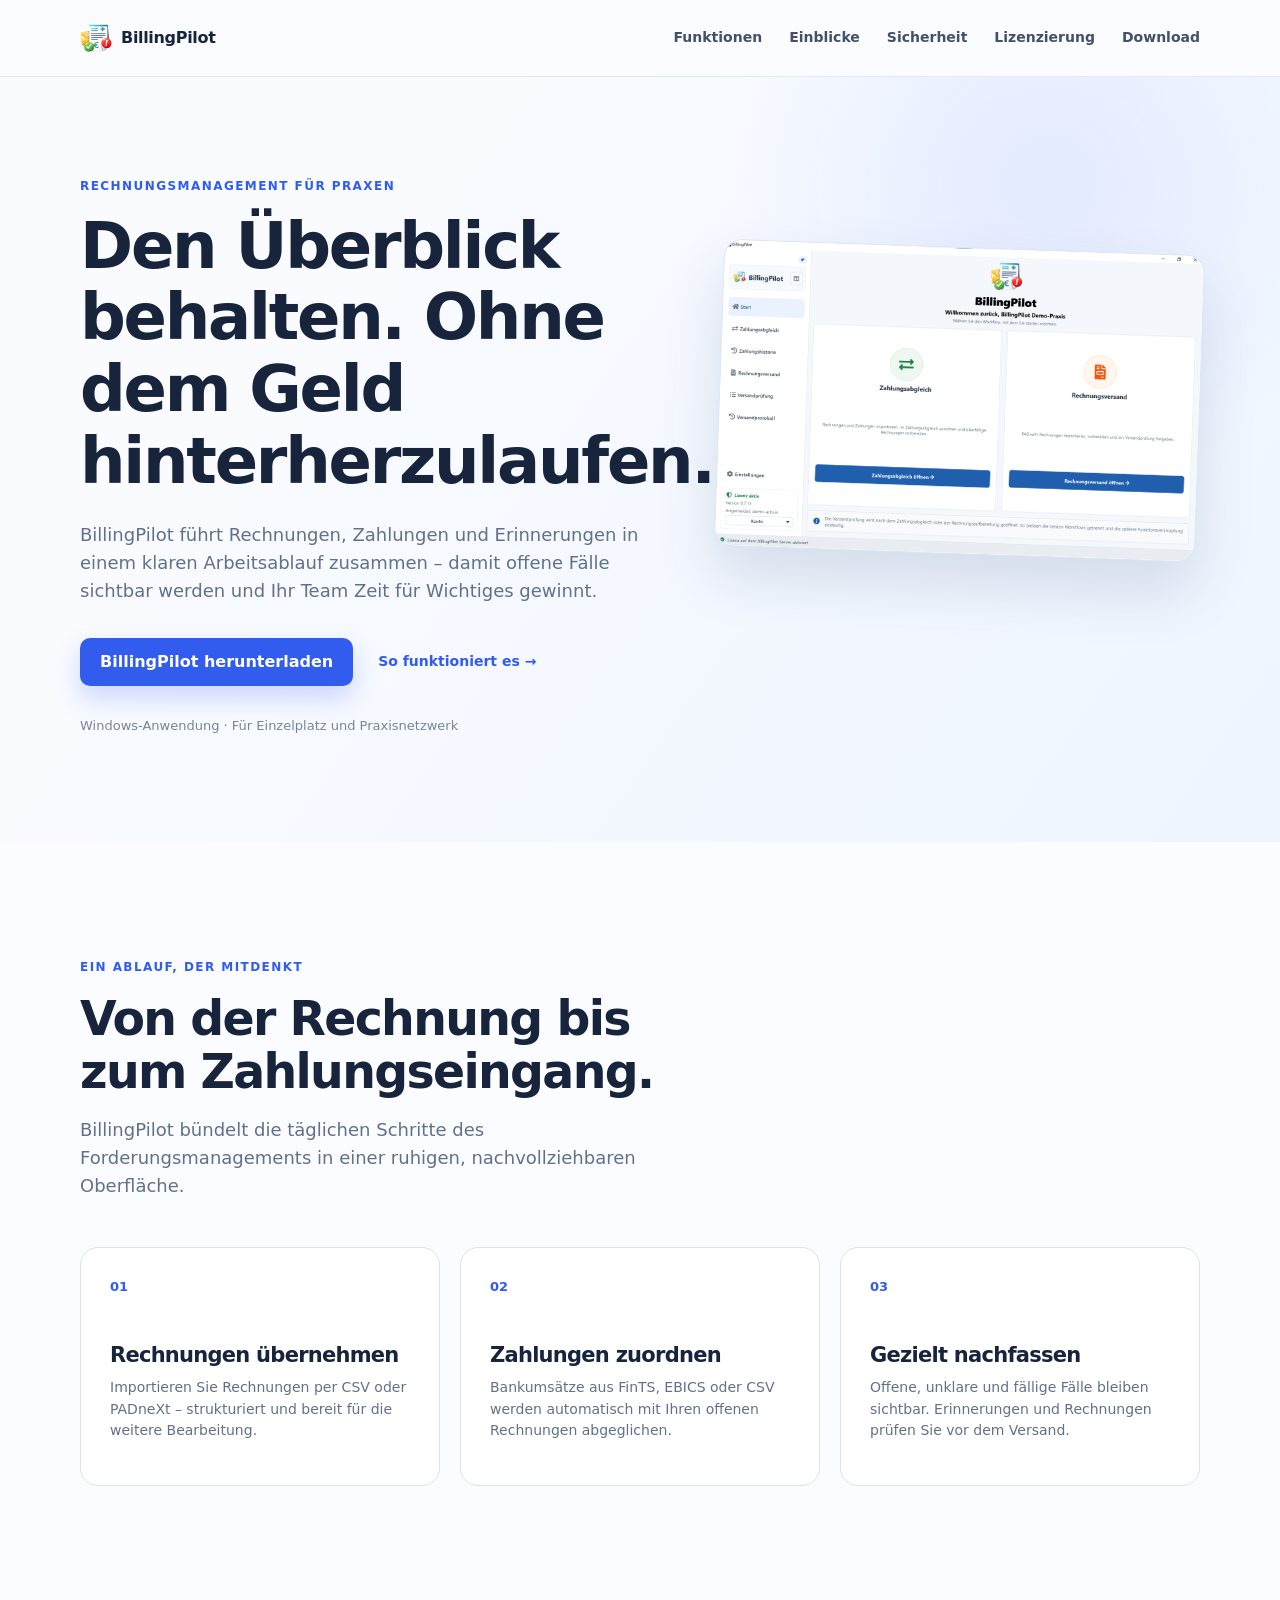
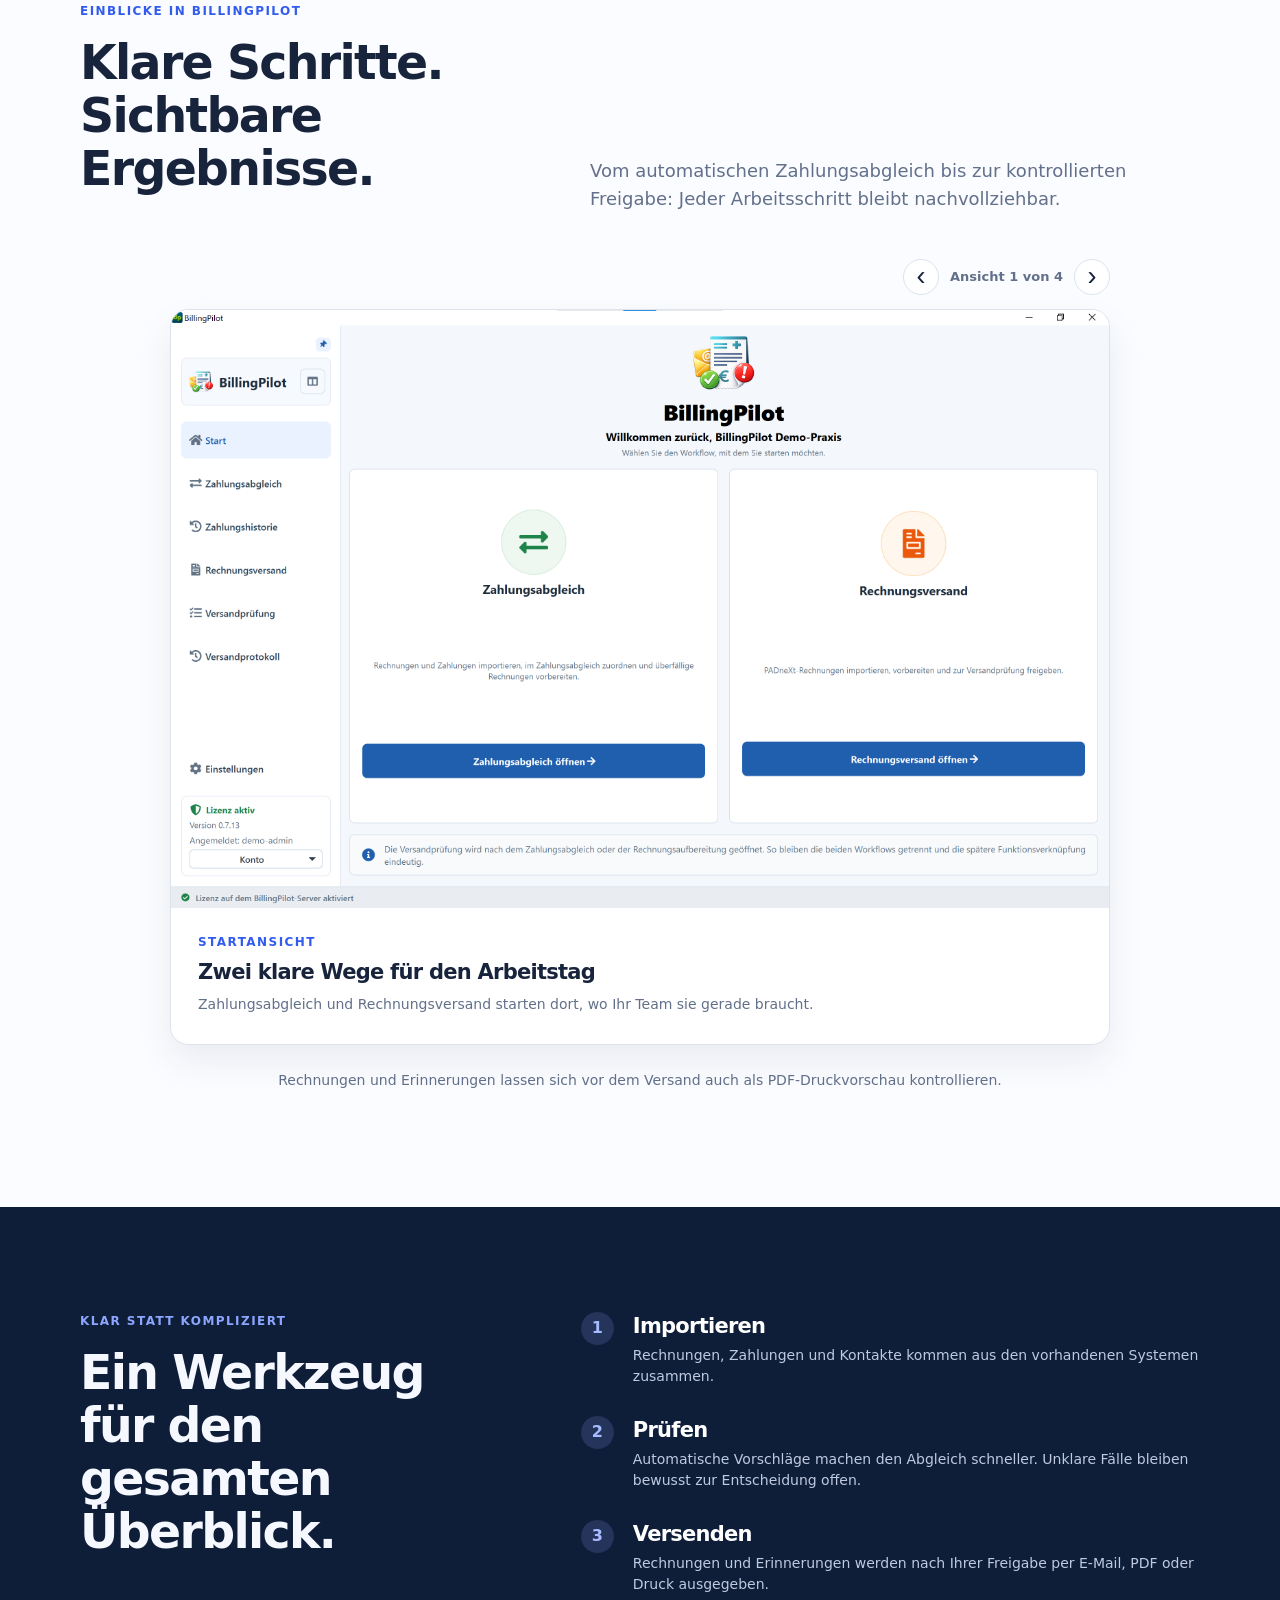
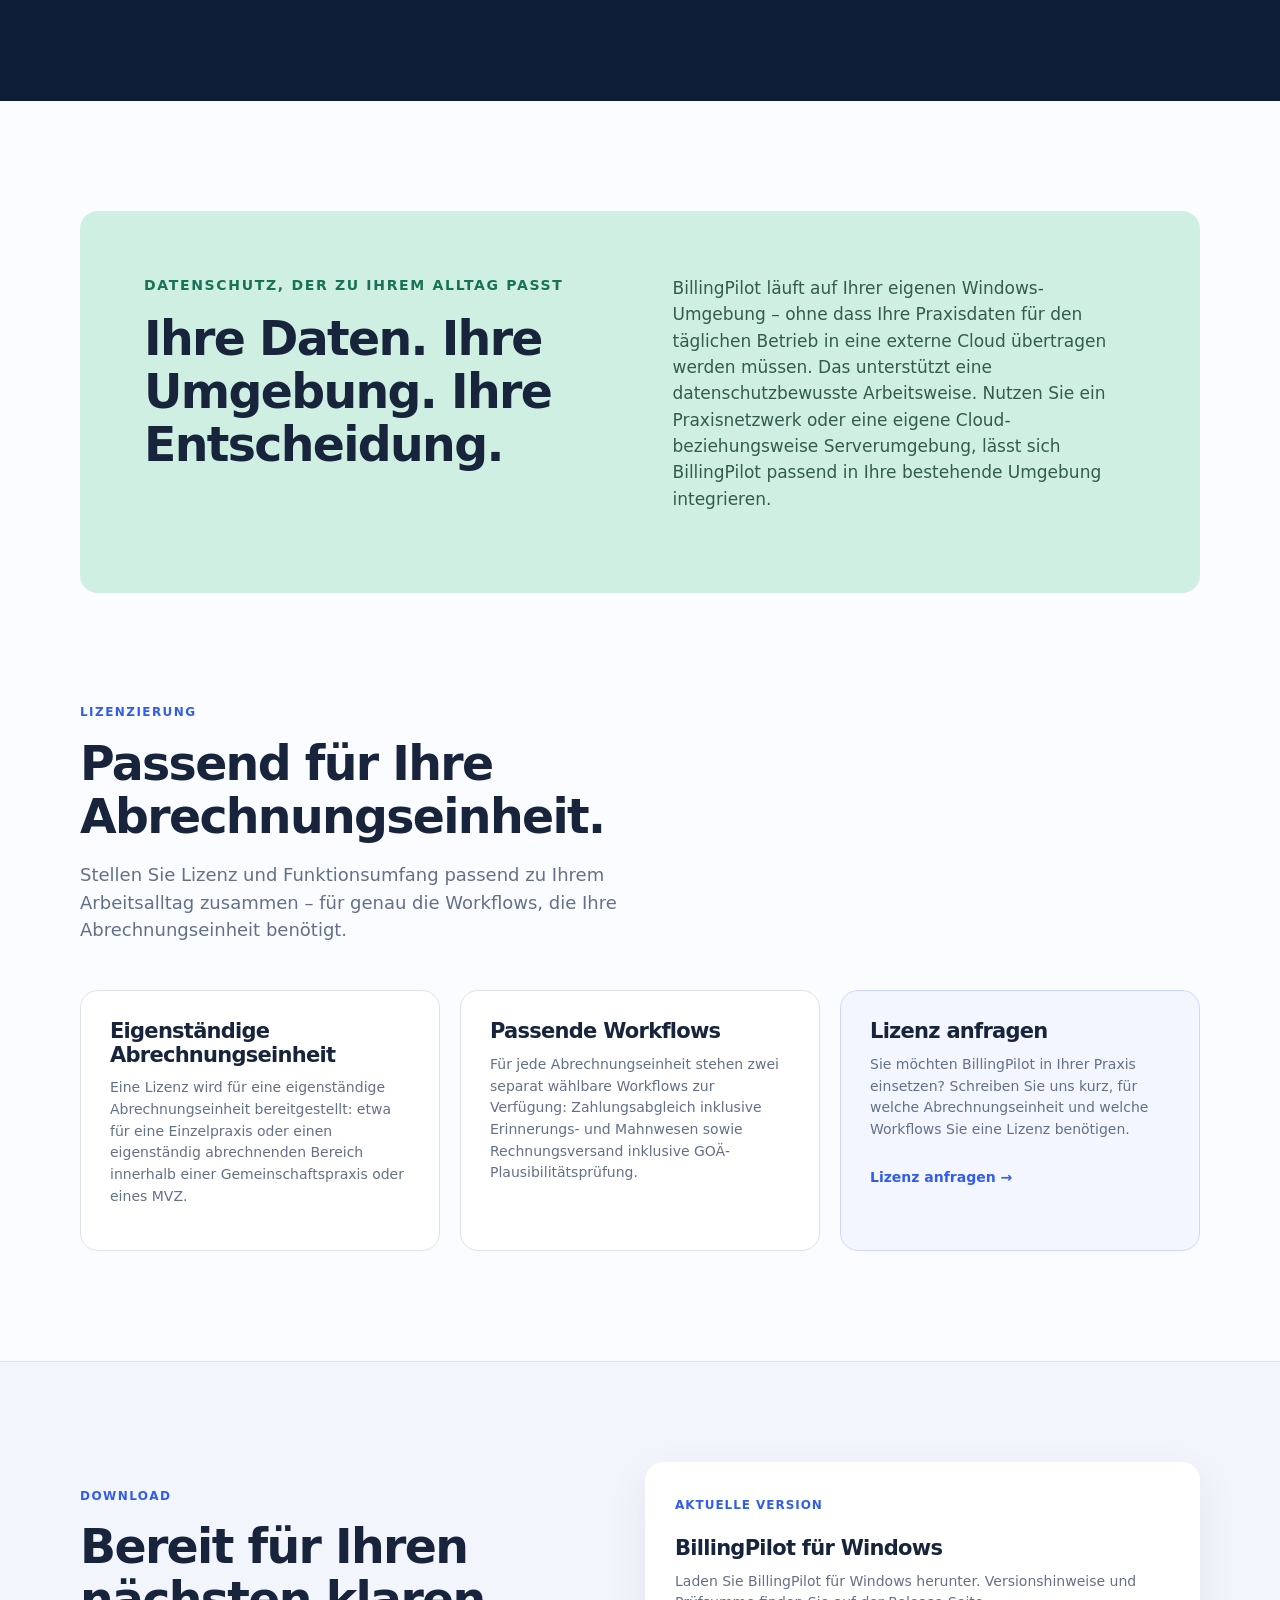
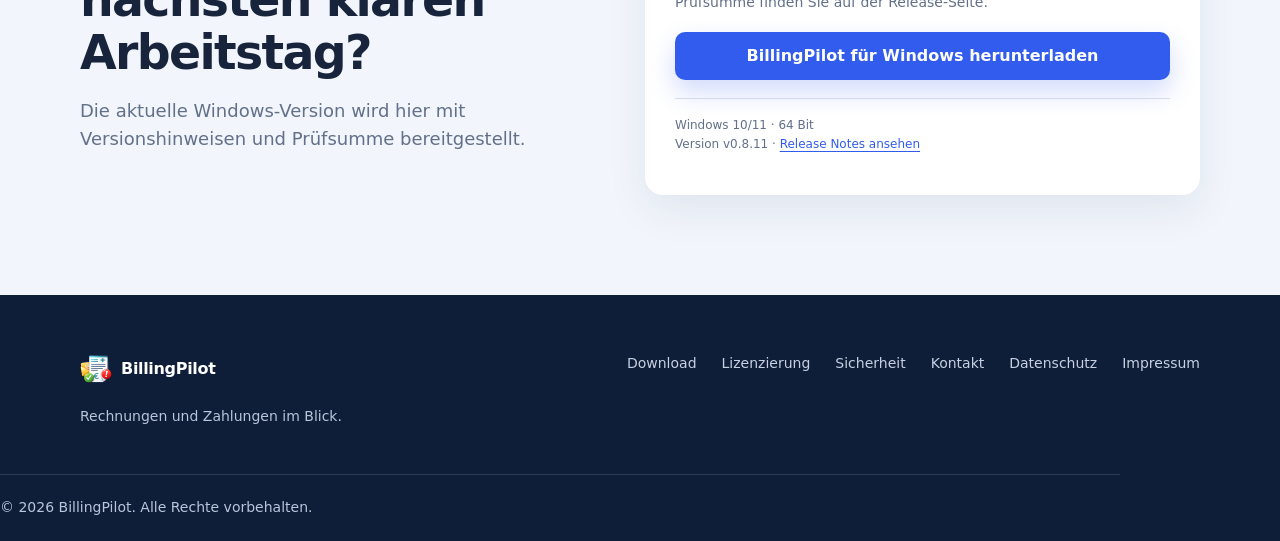
==== commit 6056532e: "Add files via upload - Released BillingPilot v0.8.11." ====
--- a/index.html
+++ b/index.html
@@ -35,7 +35,7 @@
             <h1>Den Überblick behalten. Ohne dem Geld hinterherzulaufen.</h1>
             <p class="lead">BillingPilot führt Rechnungen, Zahlungen und Erinnerungen in einem klaren Arbeitsablauf zusammen – damit offene Fälle sichtbar werden und Ihr Team Zeit für Wichtiges gewinnt.</p>
             <div class="hero-actions">
-              <a class="button button-primary" href="https://github.com/BillingPilot/website/releases/download/v0.8.10/BillingPilot_Setup.exe">BillingPilot herunterladen</a>
+              <a class="button button-primary" href="https://github.com/BillingPilot/website/releases/download/v0.8.11/BillingPilot_Setup.exe">BillingPilot herunterladen</a>
               <a class="text-link" href="#funktionen">So funktioniert es <span aria-hidden="true">→</span></a>
             </div>
             <p class="hero-note">Windows-Anwendung · Für Einzelplatz und Praxisnetzwerk</p>
@@ -185,8 +185,8 @@
             <span class="release-label">Aktuelle Version</span>
             <h3>BillingPilot für Windows</h3>
             <p>Laden Sie BillingPilot für Windows herunter. Versionshinweise und Prüfsumme finden Sie auf der Release-Seite.</p>
-            <a class="button button-primary" href="https://github.com/BillingPilot/website/releases/download/v0.8.10/BillingPilot_Setup.exe">BillingPilot für Windows herunterladen</a>
-            <p class="release-meta">Windows 10/11 · 64 Bit<br>Version v0.8.10 · <a href="https://github.com/BillingPilot/website/releases/tag/v0.8.10">Release Notes ansehen</a></p>
+            <a class="button button-primary" href="https://github.com/BillingPilot/website/releases/download/v0.8.11/BillingPilot_Setup.exe">BillingPilot für Windows herunterladen</a>
+            <p class="release-meta">Windows 10/11 · 64 Bit<br>Version v0.8.11 · <a href="https://github.com/BillingPilot/website/releases/tag/v0.8.11">Release Notes ansehen</a></p>
           </div>
         </div>
       </section>
